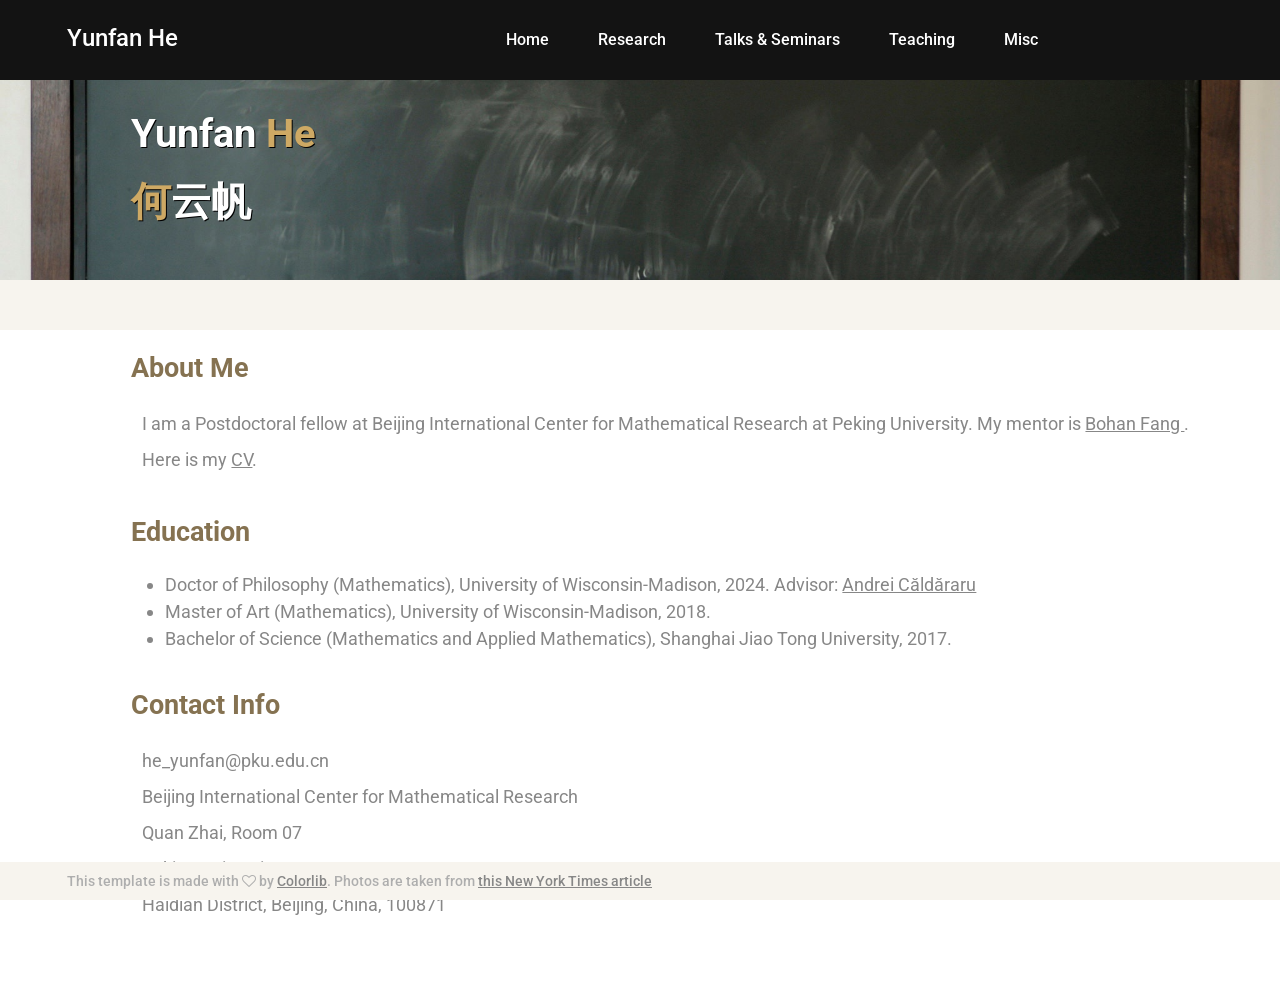
==== index.html @ 582f40a1 "Add files via upload" ====
<!DOCTYPE html>
<html lang="zxx">
<head>
	<title>Yunfan He</title>
	<meta charset="UTF-8">
	<meta name="description" content="Yunfan He - Home">
	<meta name="keywords" content="he, math, mathematics">
	<meta name="viewport" content="width=device-width, initial-scale=1.0">
	<!-- Favicon -->   
	<link href="img/silence_gets_louder_sq.jpg" rel="shortcut icon"/>

	<!-- Google Fonts -->
	<link href="https://fonts.googleapis.com/css?family=Roboto:400,400i,500,500i,700,700i" rel="stylesheet">

	<!-- Stylesheets -->
	<link rel="stylesheet" href="css/bootstrap.min.css"/>
	<link rel="stylesheet" href="css/font-awesome.min.css"/>
	<link rel="stylesheet" href="css/owl.carousel.css"/>
	<link rel="stylesheet" href="css/style.css"/>
	<link rel="stylesheet" href="css/animate.css"/>


	<!--[if lt IE 9]>
	  <script src="https://oss.maxcdn.com/html5shiv/3.7.2/html5shiv.min.js"></script>
	  <script src="https://oss.maxcdn.com/respond/1.4.2/respond.min.js"></script>
	<![endif]-->

	<!-- Show/hide pages -->
	<script>
	function show(shown, hidden1, hidden2, hidden3, hidden4) {
		document.getElementById(shown).style.display='block';
		document.getElementById(hidden1).style.display='none';
		document.getElementById(hidden2).style.display='none';
		document.getElementById(hidden3).style.display='none';
		document.getElementById(hidden4).style.display='none';
		return false;
		}
	</script>

</head>
<body>
	<!-- Page Preloder -->
	<div id="preloder">
		<div class="loader"></div>
	</div>

	<!-- Header section -->
	<header class="header-section">
		<div class="container">
			<!-- logo -->
			<a class="site-logo" href="index.html" style="text-decoration: none">
				<!--<img src="img/silence_gets_louder_sq.jpg" alt="">-->
				<h4 style="color: #fff">Yunfan He</h4>
			</a>
			<!--
			<div class="user-panel">
				<a href="#">Login</a>  /  <a href="#">Register</a>
			</div>
			-->
			<!-- responsive -->
			<div class="nav-switch">
				<i class="fa fa-bars"></i>
			</div>
			<!-- site menu -->
			<nav class="main-menu">
				<ul>
					<li><a href="#" onclick="return show('home-page','research-page','talks-page','teaching-page','misc-page');" style="text-decoration: none">Home</a></li>
					<li><a href="#" onclick="return show('research-page','home-page','talks-page','teaching-page','misc-page');" style="text-decoration: none">Research</a></li>
					<li><a href="#" onclick="return show('talks-page','home-page','research-page','teaching-page','misc-page');"  style="text-decoration: none">Talks & Seminars</a></li>
					<li><a href="#" onclick="return show('teaching-page','home-page','talks-page','research-page','misc-page');"  style="text-decoration: none">Teaching</a></li>
					<li><a href="#" onclick="return show('misc-page','home-page','talks-page','teaching-page','research-page');"  style="text-decoration: none">Misc</a></li>
				</ul>
			</nav>
		</div>
	</header>
	<!-- Header section end -->
			
	<!-- Home page -->
	<div id="home-page">
	
		<!-- Hero section -->
		<section class="hero-section">
			<div class="hero-slider owl-carousel">
				<div class="hs-item set-bg" data-setbg="img/cleanish_board.jpg">
					<div class="hs-text">
						<div class="container">
							<h2 style="text-shadow: 1px 1px #000000">
								Yunfan <span>He</span>
							</h2>
							<h2 style="text-shadow: 1px 1px #000000; position: relative; top: -10px">
								<span>何</span>云帆
							</h2>
						</div>
					</div>
				</div>
			</div>
		</section>
		<!-- Hero section end -->
		
	
		<!-- Home section -->
		<section class="home-section">
			<div class="text-box">
				<div class="tb-text">
					<div class="container">
						<h3> About Me </h3>
						<p>	I am a Postdoctoral fellow at Beijing International Center for Mathematical Research at Peking University. My mentor is 
							<a href="http://faculty.bicmr.pku.edu.cn/~b-fang/"> Bohan Fang </a>. <br>
							Here is my 
							<a href="https://www.dropbox.com/scl/fi/bhlytxgossxs5qrd4ohif/CV-Yunfan-He.pdf?rlkey=q0a2roysictf6kzz9wouf8126&st=9tp71ptw&dl=0"> CV</a>. <br> </p>
					</div>
				
					<div class="container">
						<h3> Education </h3>
						<ul>
							<li> Doctor of Philosophy (Mathematics), University of Wisconsin-Madison, 2024. Advisor: <a href="https://people.math.wisc.edu/~caldararu/"> Andrei Căldăraru </a> </li>
							<li> Master of Art (Mathematics), University of Wisconsin-Madison, 2018. </li>
							<li> Bachelor of Science (Mathematics and Applied Mathematics), Shanghai Jiao Tong University, 2017.  </li>
						</ul>
					</div>
						
					<div class="container">
						<h3> Contact Info </h3>
						<p> he_yunfan@pku.edu.cn <br>
							Beijing International Center for Mathematical Research <br>
							Quan Zhai, Room 07 <br>
							Peking University <br>
							Haidian District, Beijing, China, 100871
						</p>
					</div>
				</div>
			</div>
		</section>
		<!-- Home section end -->	
	
	</div>
	<!-- Home page end -->
	
	
	<!-- Research page -->
	<div id="research-page" style="display: none">
	
		<!-- Hero section -->
		<section class="hero-section">
			<div class="hero-slider owl-carousel">
				<div class="hs-item set-bg" data-setbg="img/knots.jpg">
					<div class="hs-text">
						<div class="container">
							<h2 style="text-shadow: 1px 1px #000000">
								<span>Re</span>search
							</h2>
						</div>
					</div>
				</div>
			</div>
		</section>
		<!-- Hero section end -->
		
		<!-- Research secion -->
		<section class="research-section">
			<div class="text-box">
				<div class="tb-text">
					<div class="container">
						<p style="padding-top: 20px; padding-right: 100px"> My current research interest is in Algebraic Geometry, Enumerative Geometry and Mirror Symmetry. More specifically, I am interested in categorical Gromov-Witten type invariants. </p>
					</div>
				
				<div class="container">
					<h3> Preprints </h3>
					<ul>
						<li style="padding-right: 100px"> 
							<b> Moonshine at Landau-Ginzburg points</b> (to appear in Proceedings of the AMS, joint work with Andrei Căldăraru and Shengyuan Huang).
							<a href="https://arxiv.org/abs/2107.12405"> arXiv </a> 
						</li>
						<li style="padding-right: 100px"> 
							<b> Hodge to de Rham degeneration of nodal cubic curve</b> .
							<a href="https://arxiv.org/abs/2311.08477"> arXiv </a> 
						</li>
					</ul>
				</div>
				</div>
			</div>
		</section>
		<!-- Research section end -->		
	
	</div>
	<!-- Research page end -->	
	
	<!-- Talks page -->
	<div id="talks-page" style="display: none">
		
		<!-- Hero section -->
		<section class="hero-section">
			<div class="hero-slider owl-carousel">
				<div class="hs-item set-bg" data-setbg="img/graph_eqn.jpg">
					<div class="hs-text">
						<div class="container">
							<h2 style="text-shadow: 1px 1px #000000">
								<span>Talks</span> & Seminars
							</h2>
						</div>
					</div>
				</div>
			</div>
		</section>
		<!-- Hero section end -->
		
		
		
		<!-- Talks secion -->
		<section class="talks-section">
			<div class="text-box">
				<div class="tb-text">
					<div class="container">
						<p style="padding-top: 20px"> Below is a list of some of the talks I gave.  </p>
					</div>
					
					<div class="container">
						<!--<h3>Representation Theory Student Seminar (Utah)</h3>-->
						<ul>


							<li> <b> Holomorphic anomaly equation for categorical enumerative inaraints of elliptic curves, </b> <br>
								April 2024, Workshop on Enumerative Goemetry and related topics at University of Oregon. </li>

							<li> <b> Hodge to de Rham degeneration of nodal cubic curve, </b> <br>
								October 2023, Algebraic Geometry Northeastern Section at University of Pennsylvania. </li>		

							<li> <b> Variation of Hodge structures, </b> <br>
								April 2023, Graduate algebraic geometry seminar at University of Wisconsin. </li>
							
							<li> <b> Introduction to mixed Hodge structures and mixed Hodge modules,</b> <br>
								November 2020, Graduate algebraic geometry seminar at University of Wisconsin. </li>
							
							<li> <b> Braid group action on derived categories</b> <br>
								March 2020, Graduate algebraic geometry seminar at University of Wisconsin. </li>

						</ul>
					</div>
				</div>
			</div>
		</section>
		<!-- Talks section end -->
		
	</div>
	<!-- Talks page end -->
	
	<!-- Teaching page -->
	<div id="teaching-page" style="display: none">
		
		<!-- Hero section -->
		<section class="hero-section">
			<div class="hero-slider owl-carousel">
				<div class="hs-item set-bg" data-setbg="img/dirty_board.jpg">
					<div class="hs-text">
						<div class="container">
							<h2 style="text-shadow: 1px 1px #000000">
								<span>Tea</span>ching
							</h2>
						</div>
					</div>
				</div>
			</div>
		</section>
		<!-- Hero section end -->	
		
		<!-- Teaching secion -->
		<section class="teaching-section">
			<div class="text-box">
				<div class="tb-text">
					<div class="container" style="padding-top: 30px">
						<p>I am not teaching any course currently.<br>							
						Please check my <a href="https://www.dropbox.com/scl/fi/bhlytxgossxs5qrd4ohif/CV-Yunfan-He.pdf?rlkey=q0a2roysictf6kzz9wouf8126&st=9tp71ptw&dl=0"> CV</a> for course I taught before. </p>
					</div>
				</div>
			</div>
		</section>
		<!-- Teaching section end -->
		
	</div>
	<!-- Teaching page end -->

		
	<!-- Misc page -->
	<div id="misc-page" style="display: none">
		
		<!-- Hero section -->
		<section class="hero-section">
			<div class="hero-slider owl-carousel">
				<div class="hs-item set-bg" data-setbg="img/noir_blanc.jpg">
					<div class="hs-text">
						<div class="container">
							<h2 style="text-shadow: 1px 1px #000000">
								<span>Mis</span>cellany
							</h2>
						</div>
					</div>
				</div>
			</div>
		</section>
		<!-- Hero section end -->	
		
		
		<!-- Misc secion -->
		<section class="misc-section">
			<div class="text-box">
				<div class="tb-text">
					<!--
					<div class="container">
						<h3> Organizing </h3>
						<p> <a href="https://sites.google.com/view/utahdrp"> Direct Reading Program</a>, Co-organizer and mentor, University of Utah, Fall 2019 - Spring 2021. </p>
					</div>
					-->
					<div class="container">
						<!--
						<h3> Notes </h3>
						<ul>
							<li> <a href="#" onclick="return show('talks-page','home-page','research-page','teaching-page','misc-page');"> Notes for past talks </a> </li>
							<li> <i> <a href="https://www.dropbox.com/s/b6zppgoovp3welt/Htdo%20Parameter.pdf?dl=0"> Linearity and Functoriality of Parameter of Tdos </a> </i> </li>
							<li> <i> <a href="https://www.dropbox.com/s/n8ogb9zotznxxu5/Diff%20of%20Alg%20Grp%20Action.pdf?dl=0"> Differential of Algebraic Group Action </a> </i> </li>
							<li> <i> <a href="https://www.dropbox.com/s/jgepv4jvo22ojjo/BWB%20and%20Coh%20of%20Pn.pdf?dl=0"> Borel-Weil-Bott and Cohomology of Projective Space </a> </i> </li>
						</ul>
					-->
					</div>
				
					<div class="container">
						<!--
						<h3> LaTeX Stuff </h3>
						<ul>
							<li> <i> <a href="https://www.dropbox.com/s/3ac906ou1yhpk8q/zzzams.sty?dl=0"> My LaTeX style file </a> </i> </li>
						</ul>
					-->
					</div>
				</div>
			</div>
		</section>
		<!-- Misc section end -->
		
	</div>
	<!-- Misc page end -->
	
	
	<!-- Adds space before the footer -->
	<p style="margin-bottom:7cm;"> </p>
	
	
	<!-- Footer section -->
	<footer class="footer-section">
		<div class="container">
			<!--
			<ul class="footer-menu">
				<li><a href="index.html" style="text-decoration: none">Home</a></li>
				<li><a href="research.html" style="text-decoration: none">Research</a></li>
				<li><a href="talks.html" style="text-decoration: none">Talks & Seminars</a></li>
				<li><a href="teaching.html" style="text-decoration: none">Teaching</a></li>
				<li><a href="misc.html" style="text-decoration: none">Misc</a></li>
			</ul>
			-->
			<p class="copyright"><!-- Link back to Colorlib can't be removed. Template is licensed under CC BY 3.0. -->
			This template is made with <i class="fa fa-heart-o" aria-hidden="true"></i> by <a href="https://colorlib.com" target="_blank">Colorlib</a>. 
			Photos are taken from
			<a href="https://www.nytimes.com/2019/09/23/science/mathematicians-blackboard-photographs-jessica-wynne.html"> this New York Times article <a>
			<!-- Link back to Colorlib can't be removed. Template is licensed under CC BY 3.0. -->
			</p>
		</div>
	</footer>
	<!-- Footer section end -->


	<!--====== Javascripts & Jquery ======-->
	<script src="js/jquery-3.2.1.min.js"></script>
	<script src="js/bootstrap.min.js"></script>
	<script src="js/owl.carousel.min.js"></script>
	<script src="js/jquery.marquee.min.js"></script>
	<script src="js/main.js"></script>
    </body>
</html>
---- css/style.css ----
/* =================================
------------------------------------
  Game Warrior Template
  Version: 1.0
 ------------------------------------ 
 ====================================*/

/*---------------------------*/
/* Template default CSS
/*---------------------------*/

html,
body {
	height: 100%;
	font-family: 'Roboto', sans-serif;
	-webkit-font-smoothing: antialiased;
	font-smoothing: antialiased;
}

h1,
h2,
h3,
h4,
h5,
h6 {
	margin: 0;
	font-weight: 500;
	color: #131313;
}

h1 {
	font-size: 70px;
}

h2 {
	font-size: 36px;
}

h3 {
	font-size: 30px;
}

h4 {
	font-size: 24px;
}

h5 {
	font-size: 20px;
}

h6 {
	font-size: 16px;
}

p {
	font-size: 14px;
	color: #878787;
	line-height: 2;
}

img {
	max-width: 100%;
}

input:focus,
select:focus,
button:focus,
textarea:focus {
	outline: none;
}

a:hover,
a:focus {
	text-decoration: none;
	outline: none;
}

ul,
ol {
	padding: 0;
	margin: 0;
}


/*---------------------
  Links
-----------------------*/

a:link {
	color: #878787;
	text-decoration: underline;
}

a:visited {
	color: #878787;
	text-decoration: underline;
}

a:hover {
	color: black;
	text-decoration: underline;
}

a:active {
	color: black;
	text-decoration: underline;
}


/*---------------------
  Helper CSS
-----------------------*/

.section-title {
	text-align: center;
	margin-bottom: 75px;
}

.section-title h2 {
	padding-top: 10px;
	font-size: 36px;
}

.set-bg {
	background-repeat: no-repeat;
	background-size: cover;
	background-position: center center;
}

.spad {
	padding-top: 97px;
	padding-bottom: 97px;
}

.text-white h1,
.text-white h2,
.text-white h3,
.text-white h4,
.text-white h5,
.text-white h6,
.text-white p,
.text-white span,
.text-white li,
.text-white a {
	color: #fff;
}

.rating i {
	color: #fbb710;
}

.rating .is-fade {
	color: #e0e3e4;
}

/*---------------------
  Commom elements
-----------------------*/

/* buttons */
.site-btn {
	display: inline-block;
	text-align: center;
	font-size: 15px;
	color: #131313;
	padding: 16px 30px;
	min-width: 153px;
	border-radius: 50px;
	font-weight: 500;
	border: none;
	background: #ffb320;
	cursor: pointer;
}

.site-btn.btn-sm {
	padding: 10px 30px;
	min-width: 163px;
}

.site-btn:hover {
	color: #131313;
}

.cata {
	display: inline-block;
	text-transform: uppercase;
	font-size: 12px;
	font-weight: 500;
	color: #fff;
	padding: 6px 25px;
}

.cata.new {
	background: #ff205f;
}

.cata.strategy {
	background: #4eae60;
}

.cata.racing {
	background: #694eae;
}

.cata.adventure {
	background: #40abf5;
}

/* Preloder */
#preloder {
	position: fixed;
	width: 100%;
	height: 100%;
	top: 0;
	left: 0;
	z-index: 999999;
	background: #fff;
}

.loader {
	width: 40px;
	height: 40px;
	position: absolute;
	top: 50%;
	left: 50%;
	margin-top: -13px;
	margin-left: -13px;
	border-radius: 60px;
	animation: loader 0.8s linear infinite;
	-webkit-animation: loader 0.8s linear infinite;
}

@keyframes loader {
	0% {
		-webkit-transform: rotate(0deg);
		transform: rotate(0deg);
		border: 4px solid #f44336;
		border-left-color: transparent;
	}
	50% {
		-webkit-transform: rotate(180deg);
		transform: rotate(180deg);
		border: 4px solid #673ab7;
		border-left-color: transparent;
	}
	100% {
		-webkit-transform: rotate(360deg);
		transform: rotate(360deg);
		border: 4px solid #f44336;
		border-left-color: transparent;
	}
}

@-webkit-keyframes loader {
	0% {
		-webkit-transform: rotate(0deg);
		border: 4px solid #f44336;
		border-left-color: transparent;
	}
	50% {
		-webkit-transform: rotate(180deg);
		border: 4px solid #673ab7;
		border-left-color: transparent;
	}
	100% {
		-webkit-transform: rotate(360deg);
		border: 4px solid #f44336;
		border-left-color: transparent;
	}
}

/*------------------
  Header section
---------------------*/

.header-section {
	background: #131313;
	clear: both;
	overflow: hidden;
	padding: 18px 0;
	<!-- border-bottom: 1px solid #ffb320; -->
}

.site-logo {
	display: inline-block;
	float: left;
	padding-top: 6px;
}

.user-panel {
	float: right;
	font-weight: 500;
	background: #ffb320;
	padding: 8px 28px;
	border-radius: 30px;
}

.user-panel a {
	font-size: 14px;
	color: #131313;
}

.main-menu {
	float: right;
	margin-right: 170px;
}

.main-menu ul {
	list-style: none;
}

.main-menu ul li {
	display: inline;
}

.main-menu ul li a {
	display: inline-block;
	font-size: 16px;
	color: #fff;
	margin-left: 35px;
	font-weight: 500;
	padding: 10px 5px;
}

.main-menu ul li a:hover {
	color: #ffb320;
}

.header-btn {
	float: right;
	margin-right: 0;
}

.nav-switch {
	display: none;
}

/*------------------
  Text Box environment
---------------------*/

.text-box .tb-text {
	display: block;
	vertical-align: middle;
	position: relative;
	left: 5%;
	padding-bottom: 50px;
}

.text-box .tb-text h3 {	
	color: #857251;
	font-size: 27px;
	font-weight: bold;
	padding-top: 22px;
	padding-bottom: 22px;
}

.text-box .tb-text p {
	font-size: 18px;
	position: relative;
	left: 1%;
}	

.text-box .tb-text ul {
	font-size: 18px;
	color: #878787;
	position: relative;
	left: 3%;
	padding-bottom: 15px;
}

.text-box .tb-text-emph {
	display: block;
	background-color: #F7F4EE;
	vertical-align: middle;
	position: relative;
	left: 5%;
	padding-top: 20px;
	padding-bottom: 20px;
}

.text-box .tb-text-emph h3 {	
	color: #857251;
	font-weight: bold;
}


/*------------------
  Hero Section
---------------------*/

.hero-slider .hs-item {
	height: 250px;
	display: block;
	width: 100%;
	border-bottom: 50px solid #F7F4EE;
}

.hero-slider .hs-text {
	display: block;
	vertical-align: middle;
	position: relative;
	top: 15%;
	left: 5%;
}

.hero-slider .hs-text h2 {
	color: #fff;
	font-weight: bold;
	font-size: 40px;
	margin-bottom: 30px;
	position: relative;
	top: -80px;
	opacity: 0;
}

.hero-slider .hs-text h2 span {
	color: #CEA964;
}

.hero-slider .hs-text p {
	color: #fff;
	margin-bottom: 30px;
	position: relative;
	position: relative;
	top: -90px;
	opacity: 0;
}


.hero-slider .hs-text .site-btn {
	position: relative;
	top: -100px;
	opacity: 0;
}

.hero-slider .owl-item.active .hs-item h2,
.hero-slider .owl-item.active .hs-item p,
.hero-slider .owl-item.active .hs-item .site-btn {
	top: 0;
	opacity: 1;
}

.hero-slider .owl-item.active .hs-item h2 {
	-webkit-transition: all 0.5s ease 1s;
	-o-transition: all 0.5s ease 1s;
	transition: all 0.5s ease 1s;
}

.hero-slider .owl-item.active .hs-item p {
	-webkit-transition: all 0.5s ease 0.8s;
	-o-transition: all 0.5s ease 0.8s;
	transition: all 0.5s ease 0.8s;
}

.hero-slider .owl-item.active .hs-item .site-btn {
	-webkit-transition: all 0.5s ease 0.6s;
	-o-transition: all 0.5s ease 0.6s;
	transition: all 0.5s ease 0.6s;
}

.hero-slider .owl-dots {
	position: relative;
	max-width: 1146px;
	margin: -33px auto 0;
	top: -67px;
	z-index: 5;
}

.hero-slider .owl-dots .owl-dot {
	display: inline-block;
	margin-right: 13px;
	width: 33px;
	height: 33px;
	font-size: 14px;
	font-weight: 500;
	text-align: center;
	padding-top: 7px;
	border-radius: 40px;
	background: #dbe2ec;
}

.hero-slider .owl-dots .owl-dot.active {
	background: #ffb320;
}


/*----------------------
  Footer Section
------------------------*/

.footer-section {
	padding: 5px 0 5px;
	overflow: hidden;
	background: #F7F4EE;
	position: fixed;
	bottom: 0;
	width: 100%;
}

.footer-menu {
	list-style: none;
	float: right;
}

.footer-menu li {
	display: inline;
}

.footer-menu li a {
	display: inline-block;
	font-size: 14px;
	font-weight: 500;
	color: #aeaeae;
	margin-left: 30px;
}

.copyright {
	float: left;
	margin-bottom: 0;
	font-weight: 500;
	color: #aeaeae;
}

/*------------------
  Other Pages
--------------------
====================*/

.page-info-section {
	height: 499px;
	position: relative;
}

.page-info-section .pi-content {
	position: absolute;
	width: 100%;
	bottom: 65px;
	left: 0;
	z-index: 2;
}

.page-info-section .pi-content h2 {
	font-size: 60px;
	margin-bottom: 25px;
	font-weight: 400;
}

.site-pagination {
	padding-top: 50px;
}

.site-pagination a,
.site-pagination span {
	width: 33px;
	height: 33px;
	font-size: 14px;
	font-weight: 500;
	padding-top: 7px;
	text-align: center;
	display: inline-block;
	border-radius: 50%;
	color: #131313;
	margin-right: 10px;
}

.site-pagination .active {
	background: #ffb320;
}

.site-pagination.sp-style-2 a,
.site-pagination.sp-style-2 span {
	background: #e5e5e5;
}

.site-pagination.sp-style-2 .active {
	background: #ffb320;
}

.widget-item {
	margin-bottom: 73px;
}

.widget-item:last-child {
	margin-bottom: 0;
}

.widget-item .widget-title {
	margin-bottom: 40px;
}

.widget-item .latest-blog .lb-item .lb-content p,
.widget-item .top-comment .tc-item .tc-content p {
	color: #131313;
}

.widget-item .latest-blog .lb-item .lb-content .lb-author {
	color: #737373;
}

.widget-item .top-comment .tc-item .tc-content {
	padding-right: 20px;
}

.widget-item .review-item {
	background: #eff2f5;
}

.widget-item .review-item .review-text {
	padding: 0 35px 20px;
}

.search-widget {
	position: relative;
}

.search-widget input {
	width: 100%;
	height: 41px;
	border: 1px solid #d6dee7;
	padding-left: 22px;
	padding-right: 45px;
	font-size: 12px;
}

.search-widget button {
	position: absolute;
	right: 0;
	top: 0;
	height: 100%;
	background: none;
	border: none;
	padding-right: 15px;
	color: #878787;
	cursor: pointer;
}



/*------------------
  Responsive
---------------------*/

@media (min-width: 1200px) {
	.container {
		max-width: 1176px;
	}
}

/* Medium screen : 992px. */

@media only screen and (min-width: 992px) and (max-width: 1199px) {
	.main-menu {
		margin-right: 90px;
	}
	.hero-slider .owl-dots {
		max-width: 930px;
	}
	.review-section {
		background-position: right 10% top;
	}
	.review-item .review-cover {
		height: 280px;
	}
	.latest-blog .lb-item .lb-thumb {
		width: 55px;
		height: 55px;
	}
	.latest-blog .lb-item .lb-content {
		padding-left: 67px;
	}
	.top-comment .tc-item .tc-content {
		padding-left: 95px;
	}
	.footer-top-bg {
		max-width: 370px;
	}
	.page-info-section .pi-content h2 {
		font-size: 50px;
	}
}

/* Tablet :768px. */

@media only screen and (min-width: 768px) and (max-width: 991px) {
	.site-logo {
		max-width: 130px;
	}
	.main-menu {
		margin-right: 25px;
	}
	.main-menu ul li a {
		margin-left: 15px;
	}
	.user-panel {
		padding: 8px 15px;
	}
	.hero-slider .hs-text h2 {
		font-size: 50px;
	}
	.hero-slider .owl-dots {
		max-width: 690px;
	}
	.recent-game-item {
		margin-bottom: 42px;
	}
	.tournament-item .ti-thumb {
		width: 100%;
		height: 230px;
		float: none;
	}
	.tournament-item .ti-text {
		padding-left: 0;
		padding-top: 20px;
	}
	.review-section {
		background-position: left top;
	}
	.review-item {
		margin-bottom: 63px;
	}
	.footer-logo {
		margin-bottom: 50px;
	}
	.latest-blog .lb-item .lb-thumb {
		width: 80px;
		height: 80px;
	}
	.latest-blog .lb-item .lb-content {
		padding-left: 95px;
	}
	.footer-top-bg {
		display: none;
	}
}

/* Large Mobile :480px. */

@media only screen and (max-width: 767px) {
	.header-section {
		overflow: visible;
		padding: 23px 0;
	}
	.header-section .container {
		position: relative;
	}
	.site-logo {
		float: none;
		padding-top: 0;
	}
	.main-menu {
		display: none;
		position: absolute;
		top: calc(100% + 24px);
		left: 0;
		width: 100%;
		background: #ffffff;
		z-index: 999;
	}
	.main-menu ul li {
		display: block;
		border-bottom: 1px solid #ececec;
	}
	.main-menu ul li a {
		margin-left: 0;
		color: #131313;
		padding: 13px 26px;
	}
	.nav-switch {
		color: #fff;
		display: block;
		float: right;
		cursor: pointer;
		font-size: 25px;
	}
	.user-panel {
		display: none;
	}
	.hero-slider .hs-item {
		height: 700px;
	}
	.hero-slider .hs-text h2 {
		font-size: 36px;
	}
	.hero-slider .owl-dots {
		max-width: 510px;
	}
	.ln-title {
		padding-right: 30px;
	}
	.feature-item {
		margin-bottom: 30px;
	}
	.recent-game-item {
		margin-bottom: 42px;
	}
	.review-section {
		background-position: left top;
	}
	.review-item {
		margin-bottom: 63px;
	}
	.footer-logo {
		margin-bottom: 50px;
	}
	.footer-top-bg {
		display: none;
	}
	.footer-section {
		padding: 30px 0 20px;
		text-align: center;
	}
	.footer-menu li:first-child a {
		margin-left: 0;
	}
	.footer-menu,
	.copyright {
		float: none;
	}
	.copyright {
		padding-top: 15px;
	}
	.community-post-list li {
		padding: 30px 25px 30px;
	}
	.page-info-section .pi-content h2 {
		font-size: 50px;
	}
}

/* Medium Mobile :480px. */

@media only screen and (max-width: 576px) {
	.hero-slider .owl-dots {
		padding: 0 15px;
	}
	.feature-section {
		padding-left: 15px;
		padding-right: 15px;
	}
	.community-post-list .community-post .author-avator {
		float: none;
	}
	.community-post-list .community-post .post-content {
		padding-left: 0;
		padding-top: 30px;
	}
}

/* Small Mobile :320px. */

@media only screen and (max-width: 479px) {
	.hero-slider .hs-item {
		height: auto;
		padding: 150px 0;
	}
	.ln-title {
		display: none;
	}
	.news-ticker {
		width: 100%;
	}
	.tournament-item .ti-thumb {
		width: 100%;
		height: 230px;
		float: none;
	}
	.tournament-item .ti-text {
		padding-left: 0;
		padding-top: 20px;
	}
	.latest-blog .lb-item .lb-thumb {
		width: 55px;
		height: 55px;
	}
	.latest-blog .lb-item .lb-content {
		padding-left: 67px;
	}
	.top-comment .tc-item .tc-content {
		padding-left: 85px;
	}
	.site-btn {
		padding: 11px 30px;
		min-width: 145px;
	}
	.comment-list .comment .comment-avator {
		float: none;
	}
	.comment-list .comment .comment-content {
		padding-left: 0;
		padding-top: 20px;
	}
	.footer-widget {
		padding: 40px 15px 7px;
	}
	.page-info-section .pi-content h2 {
		font-size: 40px;
	}
}
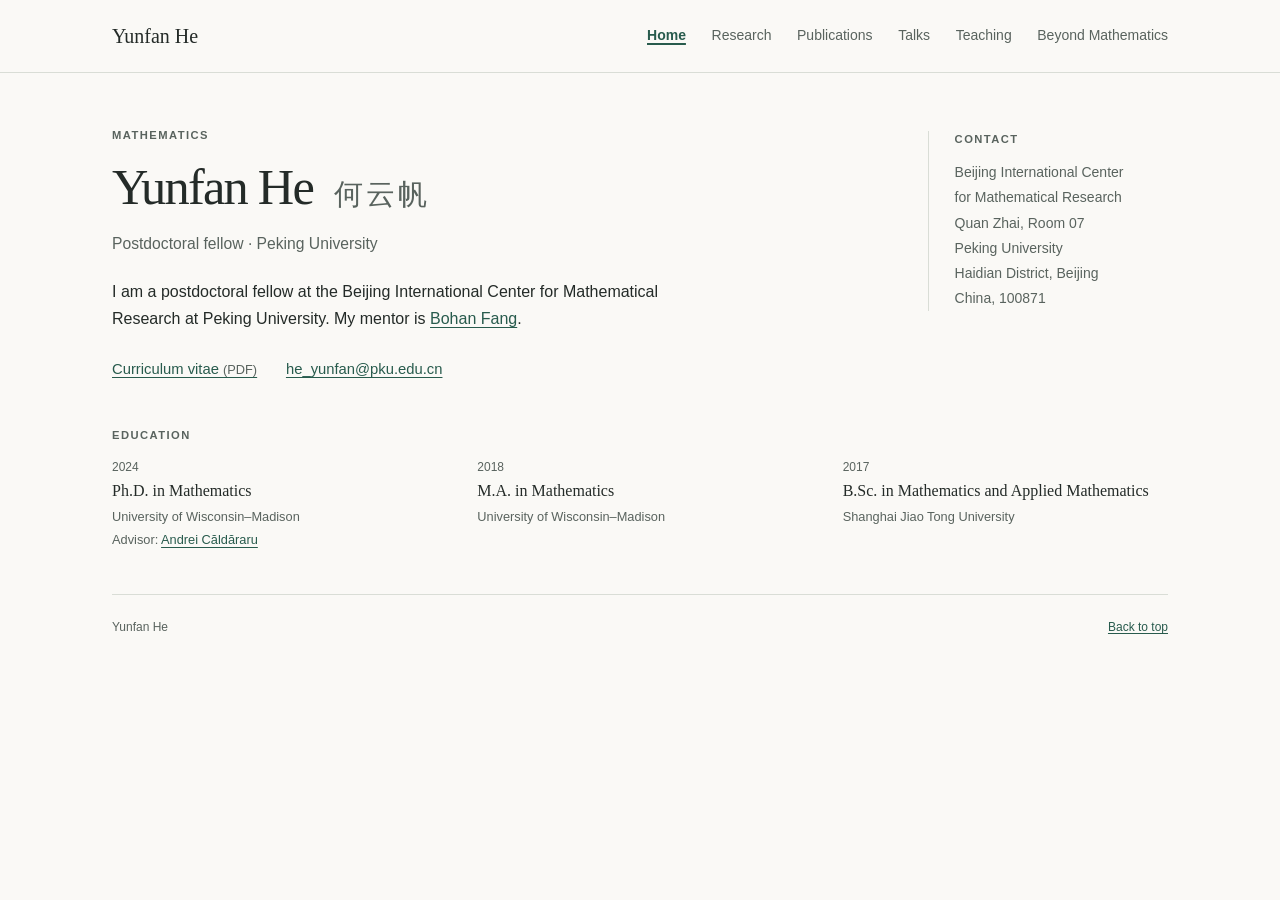
==== commit 8e4b3f45: "Publish redesigned academic homepage Organize research, publications, talks, teaching, and personal " ====
--- a/index.html
+++ b/index.html
@@ -1,376 +1,122 @@
-<!DOCTYPE html>
-<html lang="zxx">
-<head>
-	<title>Yunfan He</title>
-	<meta charset="UTF-8">
-	<meta name="description" content="Yunfan He - Home">
-	<meta name="keywords" content="he, math, mathematics">
-	<meta name="viewport" content="width=device-width, initial-scale=1.0">
-	<!-- Favicon -->   
-	<link href="img/silence_gets_louder_sq.jpg" rel="shortcut icon"/>
+<!doctype html>
+<html lang="en">
+  <head>
+    <meta charset="utf-8">
+    <meta name="viewport" content="width=device-width, initial-scale=1">
+    <title>Yunfan He · Mathematics</title>
+    <meta name="description" content="Yunfan He is a postdoctoral fellow at Peking University working in algebraic geometry, enumerative geometry, mirror symmetry, and categorical enumerative invariants.">
+    <meta name="author" content="Yunfan He">
+    <meta name="theme-color" content="#faf9f6">
+    <link rel="canonical" href="https://yunfan-he.github.io/">
+    <meta property="og:type" content="website">
+    <meta property="og:site_name" content="Yunfan He">
+    <meta property="og:title" content="Yunfan He · Mathematics">
+    <meta property="og:description" content="Yunfan He is a postdoctoral fellow at Peking University working in algebraic geometry, enumerative geometry, mirror symmetry, and categorical enumerative invariants.">
+    <meta property="og:url" content="https://yunfan-he.github.io/">
+    <meta property="og:image" content="https://yunfan-he.github.io/img/social-preview.png">
+    <meta property="og:image:width" content="1732">
+    <meta property="og:image:height" content="908">
+    <meta property="og:image:alt" content="Yunfan He, 何云帆. Mathematics: algebraic geometry, enumerative geometry, and mirror symmetry.">
+    <meta name="twitter:card" content="summary_large_image">
+    <meta name="twitter:image" content="https://yunfan-he.github.io/img/social-preview.png">
+    <meta name="twitter:image:alt" content="Yunfan He, 何云帆. Mathematics: algebraic geometry, enumerative geometry, and mirror symmetry.">
+    <meta name="twitter:title" content="Yunfan He · Mathematics">
+    <meta name="twitter:description" content="Yunfan He is a postdoctoral fellow at Peking University working in algebraic geometry, enumerative geometry, mirror symmetry, and categorical enumerative invariants.">
+    <link rel="icon" href="img/silence_gets_louder_sq.jpg" type="image/jpeg">
+    <link rel="stylesheet" href="css/style.css">
+  </head>
+  <body class="home-page">
+    <a class="skip-link" href="#main">Skip to content</a>
+    <header class="site-header">
+      <div class="page-width header-inner">
+        <a class="site-name" href="index.html" lang="en">Yunfan He</a>
+        <nav aria-label="Main navigation" lang="en">
+          <ul class="nav-links">
+            <li>
+              <a href="index.html" aria-current="page">Home</a>
+            </li>
+            <li>
+              <a href="research/index.html">Research</a>
+            </li>
+            <li>
+              <a href="publications/index.html">Publications</a>
+            </li>
+            <li>
+              <a href="talks/index.html">Talks</a>
+            </li>
+            <li>
+              <a href="teaching/index.html">Teaching</a>
+            </li>
+            <li>
+              <a href="beyond-mathematics/index.html">Beyond Mathematics</a>
+            </li>
+          </ul>
+        </nav>
+      </div>
+    </header>
+    <main class="page-width" id="main" tabindex="-1">
+      <section class="home-section" id="home" aria-labelledby="name">
+        <div class="profile-grid">
+          <div class="profile-intro">
+            <p class="eyebrow">Mathematics</p>
+            <h1 id="name">Yunfan He <span class="chinese-name" lang="zh-Hans">何云帆</span>
+            </h1>
+            <p class="position">Postdoctoral fellow · Peking University</p>
+            <p>
+            I am a postdoctoral fellow at the Beijing International Center for
+            Mathematical Research at Peking University. My mentor is
+            <a href="http://faculty.bicmr.pku.edu.cn/~b-fang/">Bohan Fang</a>.
+          </p>
+            <ul class="profile-links" aria-label="Contact and curriculum vitae">
+              <li>
+                <a href="https://www.dropbox.com/scl/fi/chpb8nai3gpcuoo7lpls4/CV-Yunfan-He.pdf?rlkey=9duu3m4z96kynbm49i2p3l9iz&amp;st=px172wxk&amp;dl=0">Curriculum vitae <span class="link-note">(PDF)</span>
+                </a>
+              </li>
+              <li>
+                <a href="mailto:he_yunfan@pku.edu.cn">he_yunfan@pku.edu.cn</a>
+              </li>
+            </ul>
+          </div>
+          <div class="contact-block">
+            <h2 class="small-heading">Contact</h2>
+            <address>
+            Beijing International Center<br>
+            for Mathematical Research<br>
+            Quan Zhai, Room 07<br>
+            Peking University<br>
+            Haidian District, Beijing<br>
+            China, 100871
+          </address>
+          </div>
+        </div>
+        <div class="education-block">
+          <h2 class="small-heading" id="education">Education</h2>
+          <ol class="education-list" aria-labelledby="education">
+            <li>
+              <time datetime="2024">2024</time>
+              <h3>Ph.D. in Mathematics</h3>
+              <p>University of Wisconsin–Madison</p>
+              <p>Advisor: <a href="https://people.math.wisc.edu/~caldararu/">Andrei Căldăraru</a>
+              </p>
+            </li>
+            <li>
+              <time datetime="2018">2018</time>
+              <h3>M.A. in Mathematics</h3>
+              <p>University of Wisconsin–Madison</p>
+            </li>
+            <li>
+              <time datetime="2017">2017</time>
+              <h3>B.Sc. in Mathematics and Applied Mathematics</h3>
+              <p>Shanghai Jiao Tong University</p>
+            </li>
+          </ol>
+        </div>
+      </section>
+    </main>
+    <footer class="page-width site-footer">
+      <p>Yunfan He</p>
+      <a class="back-to-top" href="#main">Back to top</a>
+    </footer>
+  </body>
+</html>
 
-	<!-- Google Fonts -->
-	<link href="https://fonts.googleapis.com/css?family=Roboto:400,400i,500,500i,700,700i" rel="stylesheet">
-
-	<!-- Stylesheets -->
-	<link rel="stylesheet" href="css/bootstrap.min.css"/>
-	<link rel="stylesheet" href="css/font-awesome.min.css"/>
-	<link rel="stylesheet" href="css/owl.carousel.css"/>
-	<link rel="stylesheet" href="css/style.css"/>
-	<link rel="stylesheet" href="css/animate.css"/>
-
-
-	<!--[if lt IE 9]>
-	  <script src="https://oss.maxcdn.com/html5shiv/3.7.2/html5shiv.min.js"></script>
-	  <script src="https://oss.maxcdn.com/respond/1.4.2/respond.min.js"></script>
-	<![endif]-->
-
-	<!-- Show/hide pages -->
-	<script>
-	function show(shown, hidden1, hidden2, hidden3, hidden4) {
-		document.getElementById(shown).style.display='block';
-		document.getElementById(hidden1).style.display='none';
-		document.getElementById(hidden2).style.display='none';
-		document.getElementById(hidden3).style.display='none';
-		document.getElementById(hidden4).style.display='none';
-		return false;
-		}
-	</script>
-
-</head>
-<body>
-	<!-- Page Preloder -->
-	<div id="preloder">
-		<div class="loader"></div>
-	</div>
-
-	<!-- Header section -->
-	<header class="header-section">
-		<div class="container">
-			<!-- logo -->
-			<a class="site-logo" href="index.html" style="text-decoration: none">
-				<!--<img src="img/silence_gets_louder_sq.jpg" alt="">-->
-				<h4 style="color: #fff">Yunfan He</h4>
-			</a>
-			<!--
-			<div class="user-panel">
-				<a href="#">Login</a>  /  <a href="#">Register</a>
-			</div>
-			-->
-			<!-- responsive -->
-			<div class="nav-switch">
-				<i class="fa fa-bars"></i>
-			</div>
-			<!-- site menu -->
-			<nav class="main-menu">
-				<ul>
-					<li><a href="#" onclick="return show('home-page','research-page','talks-page','teaching-page','misc-page');" style="text-decoration: none">Home</a></li>
-					<li><a href="#" onclick="return show('research-page','home-page','talks-page','teaching-page','misc-page');" style="text-decoration: none">Research</a></li>
-					<li><a href="#" onclick="return show('talks-page','home-page','research-page','teaching-page','misc-page');"  style="text-decoration: none">Talks & Seminars</a></li>
-					<li><a href="#" onclick="return show('teaching-page','home-page','talks-page','research-page','misc-page');"  style="text-decoration: none">Teaching</a></li>
-					<li><a href="#" onclick="return show('misc-page','home-page','talks-page','teaching-page','research-page');"  style="text-decoration: none">Misc</a></li>
-				</ul>
-			</nav>
-		</div>
-	</header>
-	<!-- Header section end -->
-			
-	<!-- Home page -->
-	<div id="home-page">
-	
-		<!-- Hero section -->
-		<section class="hero-section">
-			<div class="hero-slider owl-carousel">
-				<div class="hs-item set-bg" data-setbg="img/cleanish_board.jpg">
-					<div class="hs-text">
-						<div class="container">
-							<h2 style="text-shadow: 1px 1px #000000">
-								Yunfan <span>He</span>
-							</h2>
-							<h2 style="text-shadow: 1px 1px #000000; position: relative; top: -10px">
-								<span>何</span>云帆
-							</h2>
-						</div>
-					</div>
-				</div>
-			</div>
-		</section>
-		<!-- Hero section end -->
-		
-	
-		<!-- Home section -->
-		<section class="home-section">
-			<div class="text-box">
-				<div class="tb-text">
-					<div class="container">
-						<h3> About Me </h3>
-						<p>	I am a Postdoctoral fellow at Beijing International Center for Mathematical Research at Peking University. My mentor is 
-							<a href="http://faculty.bicmr.pku.edu.cn/~b-fang/"> Bohan Fang </a>. <br>
-							Here is my 
-							<a href="https://www.dropbox.com/scl/fi/bhlytxgossxs5qrd4ohif/CV-Yunfan-He.pdf?rlkey=q0a2roysictf6kzz9wouf8126&st=9tp71ptw&dl=0"> CV</a>. <br> </p>
-					</div>
-				
-					<div class="container">
-						<h3> Education </h3>
-						<ul>
-							<li> Doctor of Philosophy (Mathematics), University of Wisconsin-Madison, 2024. Advisor: <a href="https://people.math.wisc.edu/~caldararu/"> Andrei Căldăraru </a> </li>
-							<li> Master of Art (Mathematics), University of Wisconsin-Madison, 2018. </li>
-							<li> Bachelor of Science (Mathematics and Applied Mathematics), Shanghai Jiao Tong University, 2017.  </li>
-						</ul>
-					</div>
-						
-					<div class="container">
-						<h3> Contact Info </h3>
-						<p> he_yunfan@pku.edu.cn <br>
-							Beijing International Center for Mathematical Research <br>
-							Quan Zhai, Room 07 <br>
-							Peking University <br>
-							Haidian District, Beijing, China, 100871
-						</p>
-					</div>
-				</div>
-			</div>
-		</section>
-		<!-- Home section end -->	
-	
-	</div>
-	<!-- Home page end -->
-	
-	
-	<!-- Research page -->
-	<div id="research-page" style="display: none">
-	
-		<!-- Hero section -->
-		<section class="hero-section">
-			<div class="hero-slider owl-carousel">
-				<div class="hs-item set-bg" data-setbg="img/knots.jpg">
-					<div class="hs-text">
-						<div class="container">
-							<h2 style="text-shadow: 1px 1px #000000">
-								<span>Re</span>search
-							</h2>
-						</div>
-					</div>
-				</div>
-			</div>
-		</section>
-		<!-- Hero section end -->
-		
-		<!-- Research secion -->
-		<section class="research-section">
-			<div class="text-box">
-				<div class="tb-text">
-					<div class="container">
-						<p style="padding-top: 20px; padding-right: 100px"> My current research interest is in Algebraic Geometry, Enumerative Geometry and Mirror Symmetry. More specifically, I am interested in categorical Gromov-Witten type invariants. </p>
-					</div>
-				
-				<div class="container">
-					<h3> Preprints </h3>
-					<ul>
-						<li style="padding-right: 100px"> 
-							<b> Moonshine at Landau-Ginzburg points</b> (to appear in Proceedings of the AMS, joint work with Andrei Căldăraru and Shengyuan Huang).
-							<a href="https://arxiv.org/abs/2107.12405"> arXiv </a> 
-						</li>
-						<li style="padding-right: 100px"> 
-							<b> Hodge to de Rham degeneration of nodal cubic curve</b> .
-							<a href="https://arxiv.org/abs/2311.08477"> arXiv </a> 
-						</li>
-					</ul>
-				</div>
-				</div>
-			</div>
-		</section>
-		<!-- Research section end -->		
-	
-	</div>
-	<!-- Research page end -->	
-	
-	<!-- Talks page -->
-	<div id="talks-page" style="display: none">
-		
-		<!-- Hero section -->
-		<section class="hero-section">
-			<div class="hero-slider owl-carousel">
-				<div class="hs-item set-bg" data-setbg="img/graph_eqn.jpg">
-					<div class="hs-text">
-						<div class="container">
-							<h2 style="text-shadow: 1px 1px #000000">
-								<span>Talks</span> & Seminars
-							</h2>
-						</div>
-					</div>
-				</div>
-			</div>
-		</section>
-		<!-- Hero section end -->
-		
-		
-		
-		<!-- Talks secion -->
-		<section class="talks-section">
-			<div class="text-box">
-				<div class="tb-text">
-					<div class="container">
-						<p style="padding-top: 20px"> Below is a list of some of the talks I gave.  </p>
-					</div>
-					
-					<div class="container">
-						<!--<h3>Representation Theory Student Seminar (Utah)</h3>-->
-						<ul>
-
-
-							<li> <b> Holomorphic anomaly equation for categorical enumerative inaraints of elliptic curves, </b> <br>
-								April 2024, Workshop on Enumerative Goemetry and related topics at University of Oregon. </li>
-
-							<li> <b> Hodge to de Rham degeneration of nodal cubic curve, </b> <br>
-								October 2023, Algebraic Geometry Northeastern Section at University of Pennsylvania. </li>		
-
-							<li> <b> Variation of Hodge structures, </b> <br>
-								April 2023, Graduate algebraic geometry seminar at University of Wisconsin. </li>
-							
-							<li> <b> Introduction to mixed Hodge structures and mixed Hodge modules,</b> <br>
-								November 2020, Graduate algebraic geometry seminar at University of Wisconsin. </li>
-							
-							<li> <b> Braid group action on derived categories</b> <br>
-								March 2020, Graduate algebraic geometry seminar at University of Wisconsin. </li>
-
-						</ul>
-					</div>
-				</div>
-			</div>
-		</section>
-		<!-- Talks section end -->
-		
-	</div>
-	<!-- Talks page end -->
-	
-	<!-- Teaching page -->
-	<div id="teaching-page" style="display: none">
-		
-		<!-- Hero section -->
-		<section class="hero-section">
-			<div class="hero-slider owl-carousel">
-				<div class="hs-item set-bg" data-setbg="img/dirty_board.jpg">
-					<div class="hs-text">
-						<div class="container">
-							<h2 style="text-shadow: 1px 1px #000000">
-								<span>Tea</span>ching
-							</h2>
-						</div>
-					</div>
-				</div>
-			</div>
-		</section>
-		<!-- Hero section end -->	
-		
-		<!-- Teaching secion -->
-		<section class="teaching-section">
-			<div class="text-box">
-				<div class="tb-text">
-					<div class="container" style="padding-top: 30px">
-						<p>I am not teaching any course currently.<br>							
-						Please check my <a href="https://www.dropbox.com/scl/fi/bhlytxgossxs5qrd4ohif/CV-Yunfan-He.pdf?rlkey=q0a2roysictf6kzz9wouf8126&st=9tp71ptw&dl=0"> CV</a> for course I taught before. </p>
-					</div>
-				</div>
-			</div>
-		</section>
-		<!-- Teaching section end -->
-		
-	</div>
-	<!-- Teaching page end -->
-
-		
-	<!-- Misc page -->
-	<div id="misc-page" style="display: none">
-		
-		<!-- Hero section -->
-		<section class="hero-section">
-			<div class="hero-slider owl-carousel">
-				<div class="hs-item set-bg" data-setbg="img/noir_blanc.jpg">
-					<div class="hs-text">
-						<div class="container">
-							<h2 style="text-shadow: 1px 1px #000000">
-								<span>Mis</span>cellany
-							</h2>
-						</div>
-					</div>
-				</div>
-			</div>
-		</section>
-		<!-- Hero section end -->	
-		
-		
-		<!-- Misc secion -->
-		<section class="misc-section">
-			<div class="text-box">
-				<div class="tb-text">
-					<!--
-					<div class="container">
-						<h3> Organizing </h3>
-						<p> <a href="https://sites.google.com/view/utahdrp"> Direct Reading Program</a>, Co-organizer and mentor, University of Utah, Fall 2019 - Spring 2021. </p>
-					</div>
-					-->
-					<div class="container">
-						<!--
-						<h3> Notes </h3>
-						<ul>
-							<li> <a href="#" onclick="return show('talks-page','home-page','research-page','teaching-page','misc-page');"> Notes for past talks </a> </li>
-							<li> <i> <a href="https://www.dropbox.com/s/b6zppgoovp3welt/Htdo%20Parameter.pdf?dl=0"> Linearity and Functoriality of Parameter of Tdos </a> </i> </li>
-							<li> <i> <a href="https://www.dropbox.com/s/n8ogb9zotznxxu5/Diff%20of%20Alg%20Grp%20Action.pdf?dl=0"> Differential of Algebraic Group Action </a> </i> </li>
-							<li> <i> <a href="https://www.dropbox.com/s/jgepv4jvo22ojjo/BWB%20and%20Coh%20of%20Pn.pdf?dl=0"> Borel-Weil-Bott and Cohomology of Projective Space </a> </i> </li>
-						</ul>
-					-->
-					</div>
-				
-					<div class="container">
-						<!--
-						<h3> LaTeX Stuff </h3>
-						<ul>
-							<li> <i> <a href="https://www.dropbox.com/s/3ac906ou1yhpk8q/zzzams.sty?dl=0"> My LaTeX style file </a> </i> </li>
-						</ul>
-					-->
-					</div>
-				</div>
-			</div>
-		</section>
-		<!-- Misc section end -->
-		
-	</div>
-	<!-- Misc page end -->
-	
-	
-	<!-- Adds space before the footer -->
-	<p style="margin-bottom:7cm;"> </p>
-	
-	
-	<!-- Footer section -->
-	<footer class="footer-section">
-		<div class="container">
-			<!--
-			<ul class="footer-menu">
-				<li><a href="index.html" style="text-decoration: none">Home</a></li>
-				<li><a href="research.html" style="text-decoration: none">Research</a></li>
-				<li><a href="talks.html" style="text-decoration: none">Talks & Seminars</a></li>
-				<li><a href="teaching.html" style="text-decoration: none">Teaching</a></li>
-				<li><a href="misc.html" style="text-decoration: none">Misc</a></li>
-			</ul>
-			-->
-			<p class="copyright"><!-- Link back to Colorlib can't be removed. Template is licensed under CC BY 3.0. -->
-			This template is made with <i class="fa fa-heart-o" aria-hidden="true"></i> by <a href="https://colorlib.com" target="_blank">Colorlib</a>. 
-			Photos are taken from
-			<a href="https://www.nytimes.com/2019/09/23/science/mathematicians-blackboard-photographs-jessica-wynne.html"> this New York Times article <a>
-			<!-- Link back to Colorlib can't be removed. Template is licensed under CC BY 3.0. -->
-			</p>
-		</div>
-	</footer>
-	<!-- Footer section end -->
-
-
-	<!--====== Javascripts & Jquery ======-->
-	<script src="js/jquery-3.2.1.min.js"></script>
-	<script src="js/bootstrap.min.js"></script>
-	<script src="js/owl.carousel.min.js"></script>
-	<script src="js/jquery.marquee.min.js"></script>
-	<script src="js/main.js"></script>
-    </body>
-</html>
--- a/css/style.css
+++ b/css/style.css
@@ -1,899 +1,1256 @@
-/* =================================
-------------------------------------
-  Game Warrior Template
-  Version: 1.0
- ------------------------------------ 
- ====================================*/
-
-/*---------------------------*/
-/* Template default CSS
-/*---------------------------*/
-
-html,
+/*
+ * Yunfan He — six main pages and course materials
+ * Shared styles for the static site. Edit this file directly.
+ */
+
+:root {
+  color-scheme: light;
+  --paper: #faf9f6;
+  --ink: #242b28;
+  --muted: #59635e;
+  --accent: #285b4d;
+  --accent-hover: #153e32;
+  --line: #d9ddd6;
+  --serif: Georgia, "Times New Roman", serif;
+  --serif-zh: "Noto Serif CJK SC", "Source Han Serif SC", "Songti SC", SimSun, serif;
+  --sans: "Segoe UI", -apple-system, BlinkMacSystemFont, Arial, sans-serif;
+  --page-width: 66rem;
+}
+
+*,
+*::before,
+*::after {
+  box-sizing: border-box;
+}
+
+html {
+  scroll-padding-top: 6rem;
+}
+
 body {
-	height: 100%;
-	font-family: 'Roboto', sans-serif;
-	-webkit-font-smoothing: antialiased;
-	font-smoothing: antialiased;
+  margin: 0;
+  background: var(--paper);
+  color: var(--ink);
+  font-family: var(--sans);
+  font-size: 1rem;
+  line-height: 1.7;
+}
+
+::selection {
+  background: #dbe7df;
+  color: var(--ink);
 }
 
 h1,
 h2,
 h3,
 h4,
-h5,
-h6 {
-	margin: 0;
-	font-weight: 500;
-	color: #131313;
+p,
+ol,
+ul {
+  margin: 0;
+}
+
+h1,
+h2,
+h3,
+h4 {
+  font-family: var(--serif);
+  font-weight: 400;
+  line-height: 1.3;
+}
+
+p + p {
+  margin-top: 0.85rem;
+}
+
+a {
+  color: var(--accent);
+  text-decoration-thickness: 1px;
+  text-underline-offset: 0.2em;
+  text-decoration-skip-ink: auto;
+  overflow-wrap: anywhere;
+}
+
+a:visited {
+  color: var(--accent);
+}
+
+a:hover,
+a:active {
+  color: var(--accent-hover);
+  text-decoration-thickness: 2px;
+}
+
+:focus-visible {
+  outline: 2px solid var(--accent);
+  outline-offset: 5px;
+}
+
+.page-width {
+  width: min(var(--page-width), calc(100% - 3rem));
+  margin-inline: auto;
+}
+
+.skip-link {
+  position: fixed;
+  top: 0.75rem;
+  left: 1rem;
+  z-index: 20;
+  padding: 0.5rem 1rem;
+  background: var(--paper);
+  border: 2px solid var(--accent);
+  transform: translateY(-200%);
+}
+
+.skip-link:focus {
+  transform: translateY(0);
+}
+
+.site-header {
+  position: sticky;
+  top: 0;
+  z-index: 10;
+  background: var(--paper);
+  border-bottom: 1px solid var(--line);
+}
+
+.header-inner {
+  display: flex;
+  align-items: center;
+  justify-content: space-between;
+  flex-wrap: wrap;
+  gap: 0.5rem 2rem;
+  min-height: 4.5rem;
+  padding-block: 0.6rem;
+}
+
+.site-name {
+  font-family: var(--serif);
+  font-size: 1.25rem;
+  text-decoration: none;
+  color: var(--ink);
+}
+
+.site-name:visited {
+  color: var(--ink);
+}
+
+.nav-links {
+  display: flex;
+  flex-wrap: wrap;
+  align-items: center;
+  gap: 0.1rem 1.6rem;
+  list-style: none;
+  padding: 0;
+  font-size: 0.875rem;
+}
+
+.nav-links a {
+  display: inline-block;
+  padding-block: 0.45rem;
+  color: var(--muted);
+  text-decoration: none;
+}
+
+.nav-links a:hover,
+.nav-links a:focus-visible {
+  color: var(--accent);
+  text-decoration: underline;
+}
+
+.home-section {
+  padding-block: 3.4rem 2.7rem;
+}
+
+.profile-grid {
+  display: grid;
+  grid-template-columns: minmax(0, 1fr) 15rem;
+  gap: 4rem;
+  align-items: start;
+}
+
+.eyebrow,
+.small-heading {
+  font-family: var(--sans);
+  font-size: 0.7rem;
+  line-height: 1.5;
+  letter-spacing: 0.13em;
+  text-transform: uppercase;
+  font-weight: 600;
+  color: var(--muted);
+}
+
+.eyebrow {
+  margin-bottom: 0.7rem;
 }
 
 h1 {
-	font-size: 70px;
-}
-
-h2 {
-	font-size: 36px;
-}
-
-h3 {
-	font-size: 30px;
-}
-
-h4 {
-	font-size: 24px;
-}
-
-h5 {
-	font-size: 20px;
-}
-
-h6 {
-	font-size: 16px;
-}
-
-p {
-	font-size: 14px;
-	color: #878787;
-	line-height: 2;
-}
-
-img {
-	max-width: 100%;
-}
-
-input:focus,
-select:focus,
-button:focus,
-textarea:focus {
-	outline: none;
-}
-
-a:hover,
-a:focus {
-	text-decoration: none;
-	outline: none;
-}
-
-ul,
-ol {
-	padding: 0;
-	margin: 0;
-}
-
-
-/*---------------------
-  Links
------------------------*/
-
-a:link {
-	color: #878787;
-	text-decoration: underline;
-}
-
-a:visited {
-	color: #878787;
-	text-decoration: underline;
-}
-
-a:hover {
-	color: black;
-	text-decoration: underline;
-}
-
-a:active {
-	color: black;
-	text-decoration: underline;
-}
-
-
-/*---------------------
-  Helper CSS
------------------------*/
-
-.section-title {
-	text-align: center;
-	margin-bottom: 75px;
-}
-
-.section-title h2 {
-	padding-top: 10px;
-	font-size: 36px;
-}
-
-.set-bg {
-	background-repeat: no-repeat;
-	background-size: cover;
-	background-position: center center;
-}
-
-.spad {
-	padding-top: 97px;
-	padding-bottom: 97px;
-}
-
-.text-white h1,
-.text-white h2,
-.text-white h3,
-.text-white h4,
-.text-white h5,
-.text-white h6,
-.text-white p,
-.text-white span,
-.text-white li,
-.text-white a {
-	color: #fff;
-}
-
-.rating i {
-	color: #fbb710;
-}
-
-.rating .is-fade {
-	color: #e0e3e4;
-}
-
-/*---------------------
-  Commom elements
------------------------*/
-
-/* buttons */
-.site-btn {
-	display: inline-block;
-	text-align: center;
-	font-size: 15px;
-	color: #131313;
-	padding: 16px 30px;
-	min-width: 153px;
-	border-radius: 50px;
-	font-weight: 500;
-	border: none;
-	background: #ffb320;
-	cursor: pointer;
-}
-
-.site-btn.btn-sm {
-	padding: 10px 30px;
-	min-width: 163px;
-}
-
-.site-btn:hover {
-	color: #131313;
-}
-
-.cata {
-	display: inline-block;
-	text-transform: uppercase;
-	font-size: 12px;
-	font-weight: 500;
-	color: #fff;
-	padding: 6px 25px;
-}
-
-.cata.new {
-	background: #ff205f;
-}
-
-.cata.strategy {
-	background: #4eae60;
-}
-
-.cata.racing {
-	background: #694eae;
-}
-
-.cata.adventure {
-	background: #40abf5;
-}
-
-/* Preloder */
-#preloder {
-	position: fixed;
-	width: 100%;
-	height: 100%;
-	top: 0;
-	left: 0;
-	z-index: 999999;
-	background: #fff;
-}
-
-.loader {
-	width: 40px;
-	height: 40px;
-	position: absolute;
-	top: 50%;
-	left: 50%;
-	margin-top: -13px;
-	margin-left: -13px;
-	border-radius: 60px;
-	animation: loader 0.8s linear infinite;
-	-webkit-animation: loader 0.8s linear infinite;
-}
-
-@keyframes loader {
-	0% {
-		-webkit-transform: rotate(0deg);
-		transform: rotate(0deg);
-		border: 4px solid #f44336;
-		border-left-color: transparent;
-	}
-	50% {
-		-webkit-transform: rotate(180deg);
-		transform: rotate(180deg);
-		border: 4px solid #673ab7;
-		border-left-color: transparent;
-	}
-	100% {
-		-webkit-transform: rotate(360deg);
-		transform: rotate(360deg);
-		border: 4px solid #f44336;
-		border-left-color: transparent;
-	}
-}
-
-@-webkit-keyframes loader {
-	0% {
-		-webkit-transform: rotate(0deg);
-		border: 4px solid #f44336;
-		border-left-color: transparent;
-	}
-	50% {
-		-webkit-transform: rotate(180deg);
-		border: 4px solid #673ab7;
-		border-left-color: transparent;
-	}
-	100% {
-		-webkit-transform: rotate(360deg);
-		border: 4px solid #f44336;
-		border-left-color: transparent;
-	}
-}
-
-/*------------------
-  Header section
----------------------*/
-
-.header-section {
-	background: #131313;
-	clear: both;
-	overflow: hidden;
-	padding: 18px 0;
-	<!-- border-bottom: 1px solid #ffb320; -->
-}
-
-.site-logo {
-	display: inline-block;
-	float: left;
-	padding-top: 6px;
-}
-
-.user-panel {
-	float: right;
-	font-weight: 500;
-	background: #ffb320;
-	padding: 8px 28px;
-	border-radius: 30px;
-}
-
-.user-panel a {
-	font-size: 14px;
-	color: #131313;
-}
-
-.main-menu {
-	float: right;
-	margin-right: 170px;
-}
-
-.main-menu ul {
-	list-style: none;
-}
-
-.main-menu ul li {
-	display: inline;
-}
-
-.main-menu ul li a {
-	display: inline-block;
-	font-size: 16px;
-	color: #fff;
-	margin-left: 35px;
-	font-weight: 500;
-	padding: 10px 5px;
-}
-
-.main-menu ul li a:hover {
-	color: #ffb320;
-}
-
-.header-btn {
-	float: right;
-	margin-right: 0;
-}
-
-.nav-switch {
-	display: none;
-}
-
-/*------------------
-  Text Box environment
----------------------*/
-
-.text-box .tb-text {
-	display: block;
-	vertical-align: middle;
-	position: relative;
-	left: 5%;
-	padding-bottom: 50px;
-}
-
-.text-box .tb-text h3 {	
-	color: #857251;
-	font-size: 27px;
-	font-weight: bold;
-	padding-top: 22px;
-	padding-bottom: 22px;
-}
-
-.text-box .tb-text p {
-	font-size: 18px;
-	position: relative;
-	left: 1%;
-}	
-
-.text-box .tb-text ul {
-	font-size: 18px;
-	color: #878787;
-	position: relative;
-	left: 3%;
-	padding-bottom: 15px;
-}
-
-.text-box .tb-text-emph {
-	display: block;
-	background-color: #F7F4EE;
-	vertical-align: middle;
-	position: relative;
-	left: 5%;
-	padding-top: 20px;
-	padding-bottom: 20px;
-}
-
-.text-box .tb-text-emph h3 {	
-	color: #857251;
-	font-weight: bold;
-}
-
-
-/*------------------
-  Hero Section
----------------------*/
-
-.hero-slider .hs-item {
-	height: 250px;
-	display: block;
-	width: 100%;
-	border-bottom: 50px solid #F7F4EE;
-}
-
-.hero-slider .hs-text {
-	display: block;
-	vertical-align: middle;
-	position: relative;
-	top: 15%;
-	left: 5%;
-}
-
-.hero-slider .hs-text h2 {
-	color: #fff;
-	font-weight: bold;
-	font-size: 40px;
-	margin-bottom: 30px;
-	position: relative;
-	top: -80px;
-	opacity: 0;
-}
-
-.hero-slider .hs-text h2 span {
-	color: #CEA964;
-}
-
-.hero-slider .hs-text p {
-	color: #fff;
-	margin-bottom: 30px;
-	position: relative;
-	position: relative;
-	top: -90px;
-	opacity: 0;
-}
-
-
-.hero-slider .hs-text .site-btn {
-	position: relative;
-	top: -100px;
-	opacity: 0;
-}
-
-.hero-slider .owl-item.active .hs-item h2,
-.hero-slider .owl-item.active .hs-item p,
-.hero-slider .owl-item.active .hs-item .site-btn {
-	top: 0;
-	opacity: 1;
-}
-
-.hero-slider .owl-item.active .hs-item h2 {
-	-webkit-transition: all 0.5s ease 1s;
-	-o-transition: all 0.5s ease 1s;
-	transition: all 0.5s ease 1s;
-}
-
-.hero-slider .owl-item.active .hs-item p {
-	-webkit-transition: all 0.5s ease 0.8s;
-	-o-transition: all 0.5s ease 0.8s;
-	transition: all 0.5s ease 0.8s;
-}
-
-.hero-slider .owl-item.active .hs-item .site-btn {
-	-webkit-transition: all 0.5s ease 0.6s;
-	-o-transition: all 0.5s ease 0.6s;
-	transition: all 0.5s ease 0.6s;
-}
-
-.hero-slider .owl-dots {
-	position: relative;
-	max-width: 1146px;
-	margin: -33px auto 0;
-	top: -67px;
-	z-index: 5;
-}
-
-.hero-slider .owl-dots .owl-dot {
-	display: inline-block;
-	margin-right: 13px;
-	width: 33px;
-	height: 33px;
-	font-size: 14px;
-	font-weight: 500;
-	text-align: center;
-	padding-top: 7px;
-	border-radius: 40px;
-	background: #dbe2ec;
-}
-
-.hero-slider .owl-dots .owl-dot.active {
-	background: #ffb320;
-}
-
-
-/*----------------------
-  Footer Section
-------------------------*/
-
-.footer-section {
-	padding: 5px 0 5px;
-	overflow: hidden;
-	background: #F7F4EE;
-	position: fixed;
-	bottom: 0;
-	width: 100%;
-}
-
-.footer-menu {
-	list-style: none;
-	float: right;
-}
-
-.footer-menu li {
-	display: inline;
-}
-
-.footer-menu li a {
-	display: inline-block;
-	font-size: 14px;
-	font-weight: 500;
-	color: #aeaeae;
-	margin-left: 30px;
-}
-
-.copyright {
-	float: left;
-	margin-bottom: 0;
-	font-weight: 500;
-	color: #aeaeae;
-}
-
-/*------------------
-  Other Pages
---------------------
-====================*/
-
-.page-info-section {
-	height: 499px;
-	position: relative;
-}
-
-.page-info-section .pi-content {
-	position: absolute;
-	width: 100%;
-	bottom: 65px;
-	left: 0;
-	z-index: 2;
-}
-
-.page-info-section .pi-content h2 {
-	font-size: 60px;
-	margin-bottom: 25px;
-	font-weight: 400;
-}
-
-.site-pagination {
-	padding-top: 50px;
-}
-
-.site-pagination a,
-.site-pagination span {
-	width: 33px;
-	height: 33px;
-	font-size: 14px;
-	font-weight: 500;
-	padding-top: 7px;
-	text-align: center;
-	display: inline-block;
-	border-radius: 50%;
-	color: #131313;
-	margin-right: 10px;
-}
-
-.site-pagination .active {
-	background: #ffb320;
-}
-
-.site-pagination.sp-style-2 a,
-.site-pagination.sp-style-2 span {
-	background: #e5e5e5;
-}
-
-.site-pagination.sp-style-2 .active {
-	background: #ffb320;
-}
-
-.widget-item {
-	margin-bottom: 73px;
-}
-
-.widget-item:last-child {
-	margin-bottom: 0;
-}
-
-.widget-item .widget-title {
-	margin-bottom: 40px;
-}
-
-.widget-item .latest-blog .lb-item .lb-content p,
-.widget-item .top-comment .tc-item .tc-content p {
-	color: #131313;
-}
-
-.widget-item .latest-blog .lb-item .lb-content .lb-author {
-	color: #737373;
-}
-
-.widget-item .top-comment .tc-item .tc-content {
-	padding-right: 20px;
-}
-
-.widget-item .review-item {
-	background: #eff2f5;
-}
-
-.widget-item .review-item .review-text {
-	padding: 0 35px 20px;
-}
-
-.search-widget {
-	position: relative;
-}
-
-.search-widget input {
-	width: 100%;
-	height: 41px;
-	border: 1px solid #d6dee7;
-	padding-left: 22px;
-	padding-right: 45px;
-	font-size: 12px;
-}
-
-.search-widget button {
-	position: absolute;
-	right: 0;
-	top: 0;
-	height: 100%;
-	background: none;
-	border: none;
-	padding-right: 15px;
-	color: #878787;
-	cursor: pointer;
-}
-
-
-
-/*------------------
-  Responsive
----------------------*/
-
-@media (min-width: 1200px) {
-	.container {
-		max-width: 1176px;
-	}
-}
-
-/* Medium screen : 992px. */
-
-@media only screen and (min-width: 992px) and (max-width: 1199px) {
-	.main-menu {
-		margin-right: 90px;
-	}
-	.hero-slider .owl-dots {
-		max-width: 930px;
-	}
-	.review-section {
-		background-position: right 10% top;
-	}
-	.review-item .review-cover {
-		height: 280px;
-	}
-	.latest-blog .lb-item .lb-thumb {
-		width: 55px;
-		height: 55px;
-	}
-	.latest-blog .lb-item .lb-content {
-		padding-left: 67px;
-	}
-	.top-comment .tc-item .tc-content {
-		padding-left: 95px;
-	}
-	.footer-top-bg {
-		max-width: 370px;
-	}
-	.page-info-section .pi-content h2 {
-		font-size: 50px;
-	}
-}
-
-/* Tablet :768px. */
-
-@media only screen and (min-width: 768px) and (max-width: 991px) {
-	.site-logo {
-		max-width: 130px;
-	}
-	.main-menu {
-		margin-right: 25px;
-	}
-	.main-menu ul li a {
-		margin-left: 15px;
-	}
-	.user-panel {
-		padding: 8px 15px;
-	}
-	.hero-slider .hs-text h2 {
-		font-size: 50px;
-	}
-	.hero-slider .owl-dots {
-		max-width: 690px;
-	}
-	.recent-game-item {
-		margin-bottom: 42px;
-	}
-	.tournament-item .ti-thumb {
-		width: 100%;
-		height: 230px;
-		float: none;
-	}
-	.tournament-item .ti-text {
-		padding-left: 0;
-		padding-top: 20px;
-	}
-	.review-section {
-		background-position: left top;
-	}
-	.review-item {
-		margin-bottom: 63px;
-	}
-	.footer-logo {
-		margin-bottom: 50px;
-	}
-	.latest-blog .lb-item .lb-thumb {
-		width: 80px;
-		height: 80px;
-	}
-	.latest-blog .lb-item .lb-content {
-		padding-left: 95px;
-	}
-	.footer-top-bg {
-		display: none;
-	}
-}
-
-/* Large Mobile :480px. */
-
-@media only screen and (max-width: 767px) {
-	.header-section {
-		overflow: visible;
-		padding: 23px 0;
-	}
-	.header-section .container {
-		position: relative;
-	}
-	.site-logo {
-		float: none;
-		padding-top: 0;
-	}
-	.main-menu {
-		display: none;
-		position: absolute;
-		top: calc(100% + 24px);
-		left: 0;
-		width: 100%;
-		background: #ffffff;
-		z-index: 999;
-	}
-	.main-menu ul li {
-		display: block;
-		border-bottom: 1px solid #ececec;
-	}
-	.main-menu ul li a {
-		margin-left: 0;
-		color: #131313;
-		padding: 13px 26px;
-	}
-	.nav-switch {
-		color: #fff;
-		display: block;
-		float: right;
-		cursor: pointer;
-		font-size: 25px;
-	}
-	.user-panel {
-		display: none;
-	}
-	.hero-slider .hs-item {
-		height: 700px;
-	}
-	.hero-slider .hs-text h2 {
-		font-size: 36px;
-	}
-	.hero-slider .owl-dots {
-		max-width: 510px;
-	}
-	.ln-title {
-		padding-right: 30px;
-	}
-	.feature-item {
-		margin-bottom: 30px;
-	}
-	.recent-game-item {
-		margin-bottom: 42px;
-	}
-	.review-section {
-		background-position: left top;
-	}
-	.review-item {
-		margin-bottom: 63px;
-	}
-	.footer-logo {
-		margin-bottom: 50px;
-	}
-	.footer-top-bg {
-		display: none;
-	}
-	.footer-section {
-		padding: 30px 0 20px;
-		text-align: center;
-	}
-	.footer-menu li:first-child a {
-		margin-left: 0;
-	}
-	.footer-menu,
-	.copyright {
-		float: none;
-	}
-	.copyright {
-		padding-top: 15px;
-	}
-	.community-post-list li {
-		padding: 30px 25px 30px;
-	}
-	.page-info-section .pi-content h2 {
-		font-size: 50px;
-	}
-}
-
-/* Medium Mobile :480px. */
-
-@media only screen and (max-width: 576px) {
-	.hero-slider .owl-dots {
-		padding: 0 15px;
-	}
-	.feature-section {
-		padding-left: 15px;
-		padding-right: 15px;
-	}
-	.community-post-list .community-post .author-avator {
-		float: none;
-	}
-	.community-post-list .community-post .post-content {
-		padding-left: 0;
-		padding-top: 30px;
-	}
-}
-
-/* Small Mobile :320px. */
-
-@media only screen and (max-width: 479px) {
-	.hero-slider .hs-item {
-		height: auto;
-		padding: 150px 0;
-	}
-	.ln-title {
-		display: none;
-	}
-	.news-ticker {
-		width: 100%;
-	}
-	.tournament-item .ti-thumb {
-		width: 100%;
-		height: 230px;
-		float: none;
-	}
-	.tournament-item .ti-text {
-		padding-left: 0;
-		padding-top: 20px;
-	}
-	.latest-blog .lb-item .lb-thumb {
-		width: 55px;
-		height: 55px;
-	}
-	.latest-blog .lb-item .lb-content {
-		padding-left: 67px;
-	}
-	.top-comment .tc-item .tc-content {
-		padding-left: 85px;
-	}
-	.site-btn {
-		padding: 11px 30px;
-		min-width: 145px;
-	}
-	.comment-list .comment .comment-avator {
-		float: none;
-	}
-	.comment-list .comment .comment-content {
-		padding-left: 0;
-		padding-top: 20px;
-	}
-	.footer-widget {
-		padding: 40px 15px 7px;
-	}
-	.page-info-section .pi-content h2 {
-		font-size: 40px;
-	}
-}+  display: flex;
+  flex-wrap: wrap;
+  align-items: baseline;
+  gap: 0.25rem 1.3rem;
+  font-size: clamp(2.35rem, 4.2vw, 3.15rem);
+  letter-spacing: -0.035em;
+}
+
+.chinese-name {
+  font-family: var(--serif-zh);
+  font-size: 0.57em;
+  letter-spacing: 0.1em;
+  color: var(--muted);
+}
+
+.position {
+  margin-top: 0.65rem;
+  margin-bottom: 1.25rem;
+  color: var(--muted);
+  font-size: 0.98rem;
+}
+
+.profile-intro > p:not(.eyebrow) {
+  max-width: 66ch;
+}
+
+.profile-links {
+  display: flex;
+  flex-wrap: wrap;
+  gap: 0.3rem 1.8rem;
+  list-style: none;
+  padding: 0;
+  margin-top: 1.25rem;
+  font-size: 0.925rem;
+}
+
+.profile-links a {
+  display: inline-block;
+  padding-block: 0.3rem;
+}
+
+.link-note {
+  color: var(--muted);
+  font-size: 0.8rem;
+}
+
+.contact-block {
+  margin-top: 0.2rem;
+  border-left: 1px solid var(--line);
+  padding-left: 1.6rem;
+}
+
+.contact-block address {
+  margin-top: 0.8rem;
+  font-size: 0.875rem;
+  font-style: normal;
+  line-height: 1.8;
+  color: var(--muted);
+}
+
+.education-block {
+  margin-top: 2.5rem;
+}
+
+.education-list {
+  display: grid;
+  grid-template-columns: repeat(3, minmax(0, 1fr));
+  gap: 1.5rem 2.5rem;
+  padding: 0;
+  margin-top: 0.8rem;
+  list-style: none;
+}
+
+.education-list time {
+  display: block;
+  margin-bottom: 0.2rem;
+  color: var(--muted);
+  font-size: 0.75rem;
+  font-variant-numeric: tabular-nums;
+}
+
+.education-list h3 {
+  font-size: 1rem;
+  line-height: 1.4;
+  margin-bottom: 0.3rem;
+}
+
+.education-list p {
+  color: var(--muted);
+  font-size: 0.8rem;
+  line-height: 1.6;
+}
+
+.education-list p + p {
+  margin-top: 0.15rem;
+}
+
+.content-section {
+  display: grid;
+  grid-template-columns: 12rem minmax(0, 1fr);
+  column-gap: 3rem;
+  padding-block: 2.65rem;
+  border-top: 1px solid var(--line);
+}
+
+.content-section > h2 {
+  font-size: 1.5rem;
+  letter-spacing: -0.02em;
+}
+
+.section-body {
+  min-width: 0;
+}
+
+.section-body > p {
+  max-width: 67ch;
+}
+
+.research-lead {
+  font-family: var(--serif);
+  font-size: 1.6rem;
+  line-height: 1.45;
+  letter-spacing: -0.015em;
+}
+
+.research-lead + p {
+  margin-top: 1rem;
+}
+
+.publication-list {
+  list-style: none;
+  padding: 0;
+  counter-reset: papers;
+}
+
+.publication-list > li {
+  display: grid;
+  grid-template-columns: 1.8rem minmax(0, 1fr);
+  gap: 0.6rem;
+  counter-increment: papers;
+}
+
+.publication-list > li::before {
+  content: counter(papers, decimal-leading-zero);
+  padding-top: 0.25rem;
+  color: var(--muted);
+  font-size: 0.75rem;
+  font-variant-numeric: tabular-nums;
+}
+
+.publication-list > li + li {
+  margin-top: 1.6rem;
+  padding-top: 1.6rem;
+  border-top: 1px solid var(--line);
+}
+
+.publication-list h2 {
+  font-size: 1.4rem;
+  line-height: 1.4;
+  margin-bottom: 0.65rem;
+}
+
+.paper-authors,
+.paper-status {
+  color: var(--muted);
+  font-size: 0.875rem;
+  line-height: 1.65;
+}
+
+.paper-status {
+  margin-top: 0.15rem;
+}
+
+.paper-link {
+  display: inline-block;
+  margin-top: 0.55rem;
+  padding-block: 0.15rem;
+  font-size: 0.825rem;
+}
+
+.talk-group + .talk-group {
+  margin-top: 2.4rem;
+}
+
+.talk-group-heading {
+  margin-bottom: 1.1rem;
+  color: var(--muted);
+  font-family: var(--sans);
+  font-size: 0.85rem;
+  font-weight: 600;
+  line-height: 1.5;
+}
+
+.talk-list {
+  list-style: none;
+  padding: 0;
+}
+
+.talk-list > li {
+  display: grid;
+  grid-template-columns: 7rem minmax(0, 1fr);
+  gap: 1.3rem;
+}
+
+.talk-list > li + li {
+  margin-top: 1.4rem;
+  padding-top: 1.4rem;
+  border-top: 1px solid var(--line);
+}
+
+.talk-list time {
+  padding-top: 0.18rem;
+  color: var(--muted);
+  font-size: 0.8rem;
+  font-variant-numeric: tabular-nums;
+}
+
+.talk-list h3 {
+  font-size: 1.175rem;
+  line-height: 1.45;
+  margin-bottom: 0.4rem;
+}
+
+.talk-venue,
+.talk-institution {
+  font-size: 0.825rem;
+  line-height: 1.6;
+}
+
+.talk-institution {
+  color: var(--muted);
+  margin-top: 0.05rem;
+}
+
+.teaching-section {
+  padding-block: 2.2rem 2.7rem;
+}
+
+.course-listing {
+  margin-bottom: 0.65rem;
+  font-family: var(--serif-zh);
+  font-size: 1.45rem;
+  line-height: 1.5;
+}
+
+.teaching-history {
+  color: var(--muted);
+  font-size: 0.875rem;
+}
+
+.subpage-header {
+  padding-block: 3rem 2.5rem;
+}
+
+.subpage-header h1 {
+  display: block;
+  font-size: clamp(2rem, 4.2vw, 2.75rem);
+}
+
+.subpage-description {
+  max-width: 65ch;
+  margin-top: 1rem;
+}
+
+.page-byline,
+.entry-date {
+  margin-top: 0.75rem;
+  color: var(--muted);
+  font-size: 0.9rem;
+}
+
+.course-page {
+  /* Use one Song-style serif family for Chinese, Latin text, and numerals. */
+  --course-font: SimSun, "Songti SC", "Noto Serif CJK SC", "Source Han Serif SC", serif;
+  --sans: var(--course-font);
+  --serif: var(--course-font);
+  --serif-zh: var(--course-font);
+  font-family: var(--course-font);
+}
+
+.course-page h1,
+.course-page h2,
+.course-page h3 {
+  font-family: inherit;
+  font-weight: 600;
+  letter-spacing: normal;
+}
+
+.course-page .site-name {
+  font-weight: 500;
+}
+
+.course-return-links,
+.course-footer-links {
+  display: flex;
+  flex-wrap: wrap;
+  align-items: center;
+  gap: 0.3rem 1.4rem;
+}
+
+.course-return-links {
+  margin-bottom: 1.1rem;
+  font-size: 0.925rem;
+}
+
+.course-return-links a,
+.course-footer-links a {
+  display: inline-block;
+  padding-block: 0.3rem;
+}
+
+.course-page .eyebrow,
+.course-page .small-heading {
+  font-size: 0.8rem;
+  letter-spacing: normal;
+  text-transform: none;
+}
+
+.course-page .content-section > h2 {
+  font-size: 1.35rem;
+}
+
+.course-term {
+  margin-top: 0.8rem;
+  color: var(--accent);
+  font-size: 1rem;
+  letter-spacing: normal;
+}
+
+.teaching-contacts {
+  display: grid;
+  grid-template-columns: repeat(2, minmax(0, 1fr));
+  gap: 1.5rem 2rem;
+  margin: 0;
+}
+
+.teaching-contacts > div + div {
+  padding-left: 2rem;
+  border-left: 1px solid var(--line);
+}
+
+.teaching-contacts dt {
+  color: var(--muted);
+  font-size: 0.8rem;
+}
+
+.teaching-contacts dd {
+  margin: 0.35rem 0 0;
+  font-size: 0.85rem;
+}
+
+.teaching-contacts .contact-name {
+  color: var(--ink);
+  font-family: inherit;
+  font-size: 1.125rem;
+  font-weight: 500;
+}
+
+.personal-header {
+  max-width: 43rem;
+  margin-inline: auto;
+  padding-block: 3.3rem 1.6rem;
+}
+
+.personal-header h1 {
+  font-size: clamp(2.2rem, 4.5vw, 3rem);
+  line-height: 1.2;
+  letter-spacing: -0.025em;
+}
+
+.personal-content {
+  max-width: 43rem;
+  margin-inline: auto;
+  padding-bottom: 3rem;
+}
+
+.personal-intro {
+  max-width: 52ch;
+  font-family: var(--serif);
+  font-size: 1.3rem;
+  line-height: 1.8;
+}
+
+.shiloh-section {
+  margin-top: 2.4rem;
+  padding-top: 2rem;
+  border-top: 1px solid var(--line);
+}
+
+.shiloh-section h2 {
+  margin-bottom: 0.6rem;
+  font-size: 1.75rem;
+  letter-spacing: -0.015em;
+}
+
+.shiloh-section > p {
+  max-width: 52ch;
+  font-size: 1rem;
+}
+
+.photo-gallery {
+  display: grid;
+  grid-template-columns: repeat(2, minmax(0, 1fr));
+  gap: 1.4rem;
+  margin-top: 1.6rem;
+}
+
+.photo-gallery figure {
+  min-width: 0;
+  margin: 0;
+}
+
+.photo-gallery > figure:only-child {
+  grid-column: 1 / -1;
+  width: min(100%, 26rem);
+}
+
+.photo-gallery figure a {
+  display: block;
+}
+
+.photo-gallery img {
+  display: block;
+  width: 100%;
+  height: auto;
+}
+
+.photo-gallery figcaption {
+  margin-top: 0.6rem;
+  color: var(--muted);
+  font-size: 0.825rem;
+  line-height: 1.6;
+}
+
+.photo-placeholder {
+  grid-column: 1 / -1;
+  display: grid;
+  place-content: center;
+  min-height: 9rem;
+  padding: 2rem 1.25rem;
+  background: #f2f3ed;
+  border: 1px solid var(--line);
+  color: var(--muted);
+  text-align: center;
+}
+
+.photo-placeholder p {
+  font-family: var(--serif);
+  font-size: 1.15rem;
+}
+
+.empty-note {
+  color: var(--muted);
+}
+
+.resource-list,
+.notebook-list {
+  padding: 0;
+  list-style: none;
+}
+
+.resource-list > li {
+  display: flex;
+  flex-wrap: wrap;
+  align-items: baseline;
+  justify-content: space-between;
+  gap: 0.25rem 1.5rem;
+}
+
+.resource-list > li + li,
+.notebook-list > li + li {
+  margin-top: 1.2rem;
+  padding-top: 1.2rem;
+  border-top: 1px solid var(--line);
+}
+
+.resource-list a {
+  display: inline-block;
+  padding-block: 0.3rem;
+}
+
+.resource-meta {
+  color: var(--muted);
+  font-size: 0.8rem;
+}
+
+.notebook-section,
+.entry-body {
+  max-width: 43rem;
+  margin-inline: auto;
+  padding-block: 2.5rem 3.5rem;
+  border-top: 1px solid var(--line);
+}
+
+.notebook-section > h2 {
+  margin-bottom: 1.5rem;
+  font-size: 1.5rem;
+}
+
+.notebook-list time {
+  display: block;
+  margin-bottom: 0.4rem;
+  color: var(--muted);
+  font-size: 0.8rem;
+  font-variant-numeric: tabular-nums;
+}
+
+.notebook-list h3 {
+  margin-bottom: 0.5rem;
+  font-size: 1.4rem;
+}
+
+.notebook-list p {
+  color: var(--muted);
+  font-size: 0.9rem;
+}
+
+.entry-header {
+  max-width: 43rem;
+  margin-inline: auto;
+}
+
+.entry-body h2,
+.entry-body h3 {
+  margin-block: 1.8rem 0.7rem;
+}
+
+.entry-body h2 {
+  font-size: 1.5rem;
+}
+
+.entry-body h3 {
+  font-size: 1.2rem;
+}
+
+.entry-body ul,
+.entry-body ol {
+  padding-left: 1.4rem;
+  margin-block: 1rem;
+}
+
+.entry-body figure {
+  margin: 1.8rem 0;
+}
+
+.entry-body img {
+  display: block;
+  max-width: 100%;
+  height: auto;
+}
+
+.entry-body figcaption {
+  margin-top: 0.5rem;
+  color: var(--muted);
+  font-size: 0.8rem;
+}
+
+.site-footer {
+  display: flex;
+  flex-wrap: wrap;
+  align-items: baseline;
+  justify-content: space-between;
+  gap: 0.6rem 1.6rem;
+  border-top: 1px solid var(--line);
+  padding-block: 1.4rem 2rem;
+  color: var(--muted);
+  font-size: 0.75rem;
+}
+
+.site-footer > p + p {
+  margin-top: 0;
+}
+
+.back-to-top {
+  white-space: nowrap;
+}
+
+/* Shared navigation and layouts for the six main pages. */
+.header-inner > nav {
+  min-width: 0;
+  max-width: 100%;
+}
+
+.nav-links a[aria-current] {
+  color: var(--accent);
+  font-weight: 600;
+  text-decoration: underline;
+  text-decoration-thickness: 2px;
+}
+
+.interior-main {
+  --page-width: 50rem;
+  padding-bottom: 3.2rem;
+}
+
+.section-page-header {
+  margin-bottom: 2rem;
+  padding-bottom: 1.7rem;
+  border-bottom: 1px solid var(--line);
+}
+
+.section-links {
+  display: flex;
+  flex-wrap: wrap;
+  gap: 0.3rem 1.6rem;
+  margin-top: 1.1rem;
+  font-size: 0.875rem;
+}
+
+.section-links a {
+  display: inline-block;
+  padding-block: 0.3rem;
+}
+
+.research-copy > p {
+  max-width: 62ch;
+}
+
+.page-related-links {
+  display: flex;
+  flex-wrap: wrap;
+  gap: 0.5rem 1.8rem;
+  margin-top: 2.2rem;
+  padding-top: 1.1rem;
+  border-top: 1px solid var(--line);
+  font-size: 0.9rem;
+}
+
+.course-offering-heading {
+  display: flex;
+  flex-wrap: wrap;
+  align-items: baseline;
+  gap: 0.3rem 1.4rem;
+  margin-bottom: 0.9rem;
+}
+
+.course-offering-heading .course-listing {
+  margin: 0;
+  font-size: 1.6rem;
+}
+
+.course-semester {
+  margin: 0;
+  color: var(--muted);
+  font-family: var(--serif-zh);
+  font-size: 0.95rem;
+}
+
+.interior-main .teaching-history {
+  margin-top: 2.2rem;
+  padding-top: 1.1rem;
+  border-top: 1px solid var(--line);
+}
+
+/* All navigation and content remain available without JavaScript. */
+@media (max-width: 58rem) {
+  .profile-grid {
+    grid-template-columns: minmax(0, 1fr) 13rem;
+    gap: 2rem;
+  }
+
+  .content-section {
+    grid-template-columns: 10.5rem minmax(0, 1fr);
+    column-gap: 2rem;
+  }
+
+  .talk-list > li {
+    grid-template-columns: 1fr;
+    gap: 0.4rem;
+  }
+
+  .desktop-break {
+    display: none;
+  }
+
+  .teaching-contacts {
+    grid-template-columns: 1fr;
+  }
+
+  .teaching-contacts > div + div {
+    padding-top: 1.2rem;
+    padding-left: 0;
+    border-top: 1px solid var(--line);
+    border-left: 0;
+  }
+}
+
+@media (max-width: 44rem) {
+  html {
+    scroll-padding-top: 1.25rem;
+  }
+
+  .page-width {
+    width: calc(100% - 2.5rem);
+  }
+
+  .site-header {
+    position: static;
+  }
+
+  .header-inner {
+    align-items: flex-start;
+    flex-direction: column;
+    gap: 0.15rem;
+    padding-block: 0.9rem 0.6rem;
+  }
+
+  .nav-links {
+    gap: 0.05rem 1.2rem;
+    font-size: 0.825rem;
+  }
+
+  .home-section {
+    padding-block: 2.1rem;
+  }
+
+  .subpage-header {
+    padding-block: 2.1rem 2rem;
+  }
+
+  .notebook-section,
+  .entry-body {
+    padding-block: 2rem;
+  }
+
+  .personal-header {
+    padding-block: 2.3rem 1.3rem;
+  }
+
+  .personal-header h1 {
+    font-size: clamp(2.1rem, 7vw, 2.6rem);
+  }
+
+  .personal-content {
+    padding-bottom: 2rem;
+  }
+
+  .personal-intro {
+    font-size: 1.15rem;
+  }
+
+  .shiloh-section {
+    margin-top: 1.8rem;
+    padding-top: 1.6rem;
+  }
+
+  .shiloh-section h2 {
+    font-size: 1.55rem;
+  }
+
+  .photo-gallery {
+    grid-template-columns: 1fr;
+    gap: 1.2rem;
+  }
+
+  .profile-grid {
+    grid-template-columns: 1fr;
+    gap: 1.8rem;
+  }
+
+  .contact-block {
+    border-left: 0;
+    padding-left: 0;
+    margin: 0;
+  }
+
+  .contact-block address {
+    margin-top: 0.6rem;
+  }
+
+  .education-block {
+    margin-top: 1.8rem;
+  }
+
+  .education-list {
+    grid-template-columns: 1fr;
+    gap: 1rem;
+  }
+
+  .education-list h3 {
+    font-size: 1.05rem;
+  }
+
+  .education-list p {
+    font-size: 0.85rem;
+  }
+
+  .content-section {
+    grid-template-columns: 1fr;
+    row-gap: 1.35rem;
+    padding-block: 2rem;
+  }
+
+  .research-lead {
+    font-size: 1.4rem;
+  }
+
+  .publication-list h2 {
+    font-size: 1.3rem;
+  }
+
+  .publication-list > li {
+    grid-template-columns: 1.4rem minmax(0, 1fr);
+    gap: 0.5rem;
+  }
+
+  .site-footer {
+    padding-bottom: 1.5rem;
+  }
+}
+
+@media (max-width: 44rem) {
+  .interior-main {
+    padding-bottom: 2.2rem;
+  }
+
+  .section-page-header {
+    margin-bottom: 1.6rem;
+    padding-bottom: 1.3rem;
+  }
+}
+
+@media (pointer: coarse) {
+  .nav-links a,
+  .section-links a,
+  .course-return-links a,
+  .course-footer-links a {
+    display: inline-flex;
+    align-items: center;
+    min-height: 44px;
+  }
+}
+
+@media print {
+  @page {
+    margin: 18mm;
+  }
+
+  body {
+    background: white;
+    color: black;
+    font-size: 10pt;
+    line-height: 1.5;
+  }
+
+  .page-width {
+    width: 100%;
+    max-width: none;
+  }
+
+  .site-header,
+  .skip-link,
+  .back-to-top {
+    display: none;
+  }
+
+  .home-section,
+  .content-section {
+    padding-block: 1.2rem;
+  }
+
+  .profile-grid {
+    grid-template-columns: minmax(0, 1fr) 13rem;
+    gap: 2rem;
+  }
+
+  .content-section {
+    grid-template-columns: 10rem minmax(0, 1fr);
+    gap: 1.5rem;
+  }
+
+  .education-list {
+    grid-template-columns: repeat(3, minmax(0, 1fr));
+  }
+
+  h1,
+  h2,
+  h3,
+  h4 {
+    break-after: avoid;
+  }
+
+  .education-list li,
+  .publication-list li,
+  .talk-list li {
+    break-inside: avoid;
+  }
+
+  a,
+  a:visited {
+    color: inherit;
+  }
+}
+
+/* Course schedule: ordinary text in two grid columns, stacked on narrow screens. */
+.course-page .course-plan {
+  display: block;
+}
+
+.course-plan > h2 {
+  margin-bottom: 1.3rem;
+}
+
+.course-plan .plan-overview {
+  font-size: 1rem;
+  line-height: 1.9;
+}
+
+.course-plan .plan-holiday {
+  margin-top: 0.8rem;
+  padding-left: 0.9rem;
+  border-left: 2px solid var(--accent);
+  color: var(--accent);
+  font-size: 1rem;
+}
+
+.plan-holiday strong {
+  font-weight: 600;
+}
+
+.course-plan .plan-description {
+  max-width: 49rem;
+  margin-top: 0.85rem;
+  color: var(--muted);
+  font-size: 0.9375rem;
+  line-height: 1.8;
+}
+
+.course-schedule {
+  width: 100%;
+  margin-top: 1.75rem;
+  min-width: 0;
+  color: var(--ink);
+  font: inherit;
+  text-align: left;
+}
+
+.course-schedule .schedule-heading {
+  margin: 0 0 0.85rem;
+  color: var(--ink);
+  font-size: 1.0625rem;
+  font-weight: 600;
+  text-align: left;
+}
+
+.schedule-labels,
+.schedule-row {
+  display: grid;
+  grid-template-columns: minmax(0, 13.5rem) minmax(0, 1fr);
+  column-gap: 1.5rem;
+  width: 100%;
+  min-width: 0;
+}
+
+.schedule-labels {
+  padding-block: 0.7rem;
+  border-top: 1px solid var(--ink);
+  border-bottom: 1px solid var(--line);
+  color: var(--muted);
+  font-size: 0.875rem;
+}
+
+.course-schedule .schedule-list {
+  display: block;
+  margin: 0;
+  padding: 0;
+  list-style: none;
+}
+
+.schedule-row {
+  align-items: start;
+  padding-block: var(--schedule-row-space, 1rem);
+  border-bottom: 1px solid var(--line);
+  font-weight: 400;
+}
+
+.schedule-meta {
+  min-width: 0;
+}
+
+.course-schedule .schedule-topic {
+  display: block;
+  min-width: 0;
+  margin: 0;
+  padding: 0;
+  color: var(--ink);
+  font-family: inherit;
+  font-size: 1rem;
+  font-weight: 400;
+  line-height: 1.85;
+  text-align: left;
+  overflow-wrap: anywhere;
+}
+
+.schedule-lessons {
+  display: block;
+  margin: 0;
+  color: var(--accent);
+  font-size: 0.9375rem;
+  line-height: 1.65;
+  font-variant-numeric: tabular-nums;
+}
+
+.schedule-dates {
+  display: block;
+  margin: 0.25rem 0 0;
+  color: var(--muted);
+  font-size: 0.875rem;
+  line-height: 1.7;
+  font-variant-numeric: tabular-nums;
+}
+
+.schedule-dates time {
+  white-space: nowrap;
+}
+
+@media (max-width: 48rem) {
+  .schedule-labels {
+    display: none;
+  }
+
+  .schedule-list {
+    border-top: 1px solid var(--ink);
+  }
+
+  .schedule-row {
+    grid-template-columns: minmax(0, 1fr);
+    row-gap: 0.45rem;
+  }
+
+  .schedule-meta {
+    display: flex;
+    flex-wrap: wrap;
+    align-items: baseline;
+    gap: 0.1rem 1rem;
+  }
+
+  .schedule-dates {
+    margin-top: 0;
+  }
+}
+
+@media print {
+  .schedule-labels,
+  .schedule-row {
+    display: grid;
+    grid-template-columns: minmax(0, 11rem) minmax(0, 1fr);
+    column-gap: 1rem;
+  }
+
+  .schedule-row {
+    padding-block: 0.4rem;
+    break-inside: avoid;
+  }
+
+  .course-schedule .schedule-topic {
+    font-size: 10pt;
+  }
+
+  .schedule-meta {
+    display: block;
+  }
+
+  .schedule-lessons,
+  .schedule-dates {
+    font-size: 9pt;
+  }
+}
